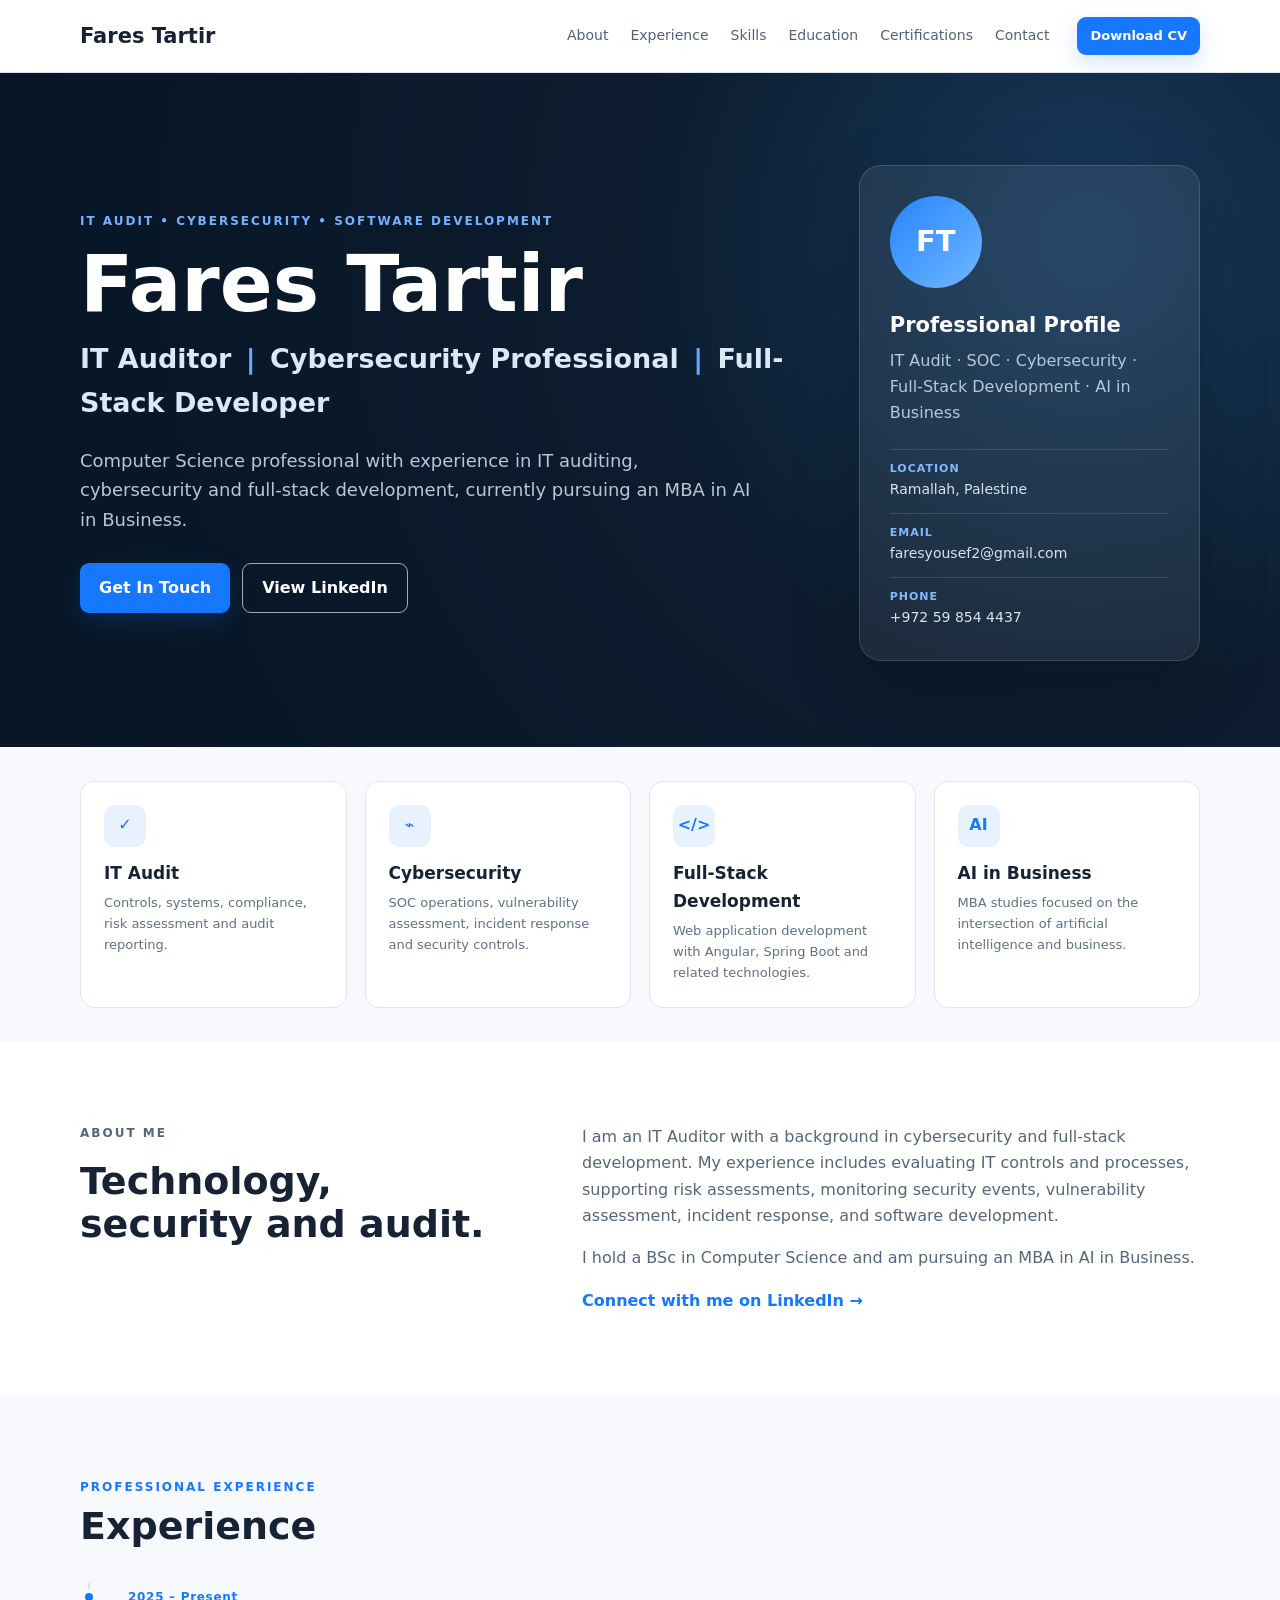
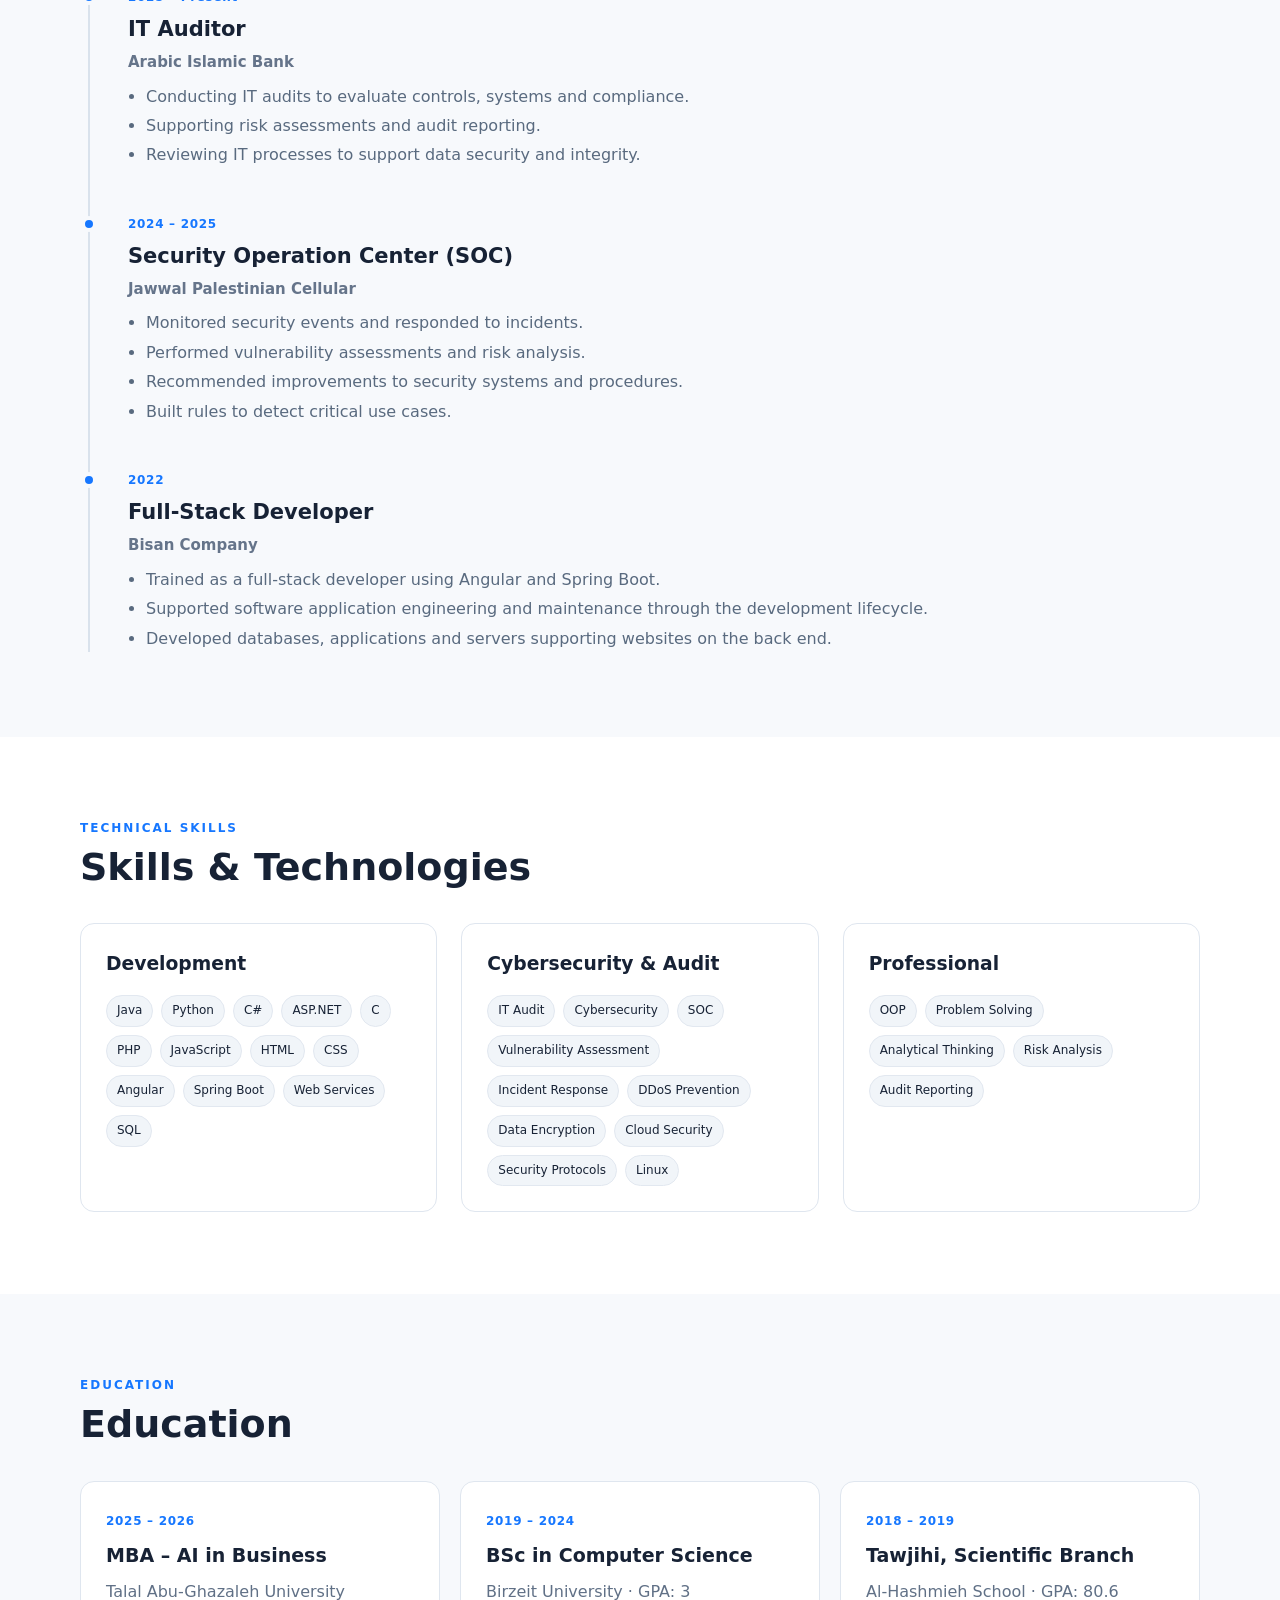
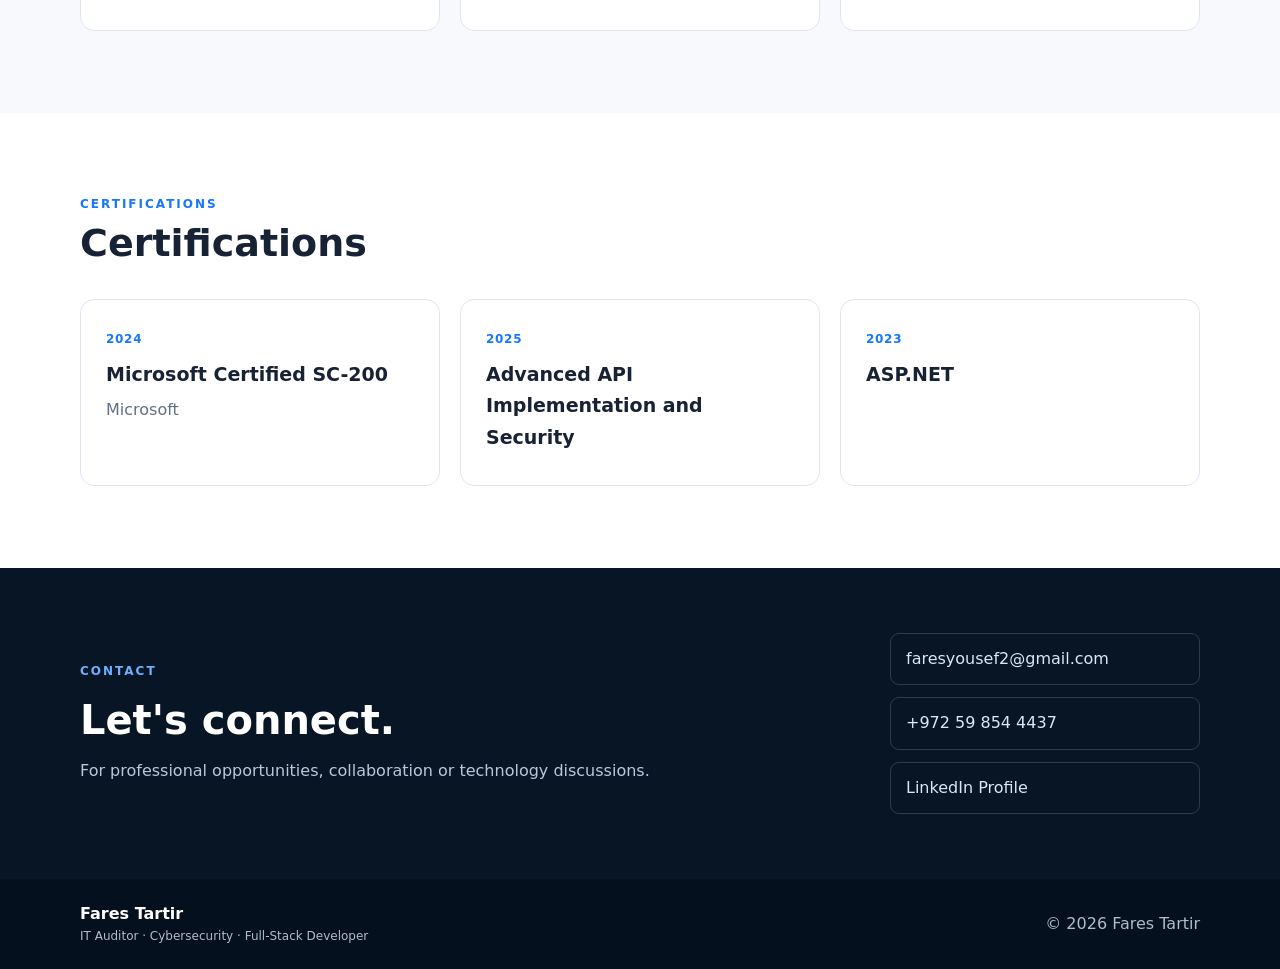
==== index.html @ fe1bf585 "Add files via upload" ====
<!DOCTYPE html>
<html lang="en">
<head>
  <meta charset="UTF-8">
  <meta name="viewport" content="width=device-width, initial-scale=1.0">

  <title>Fares Tartir | IT Auditor | Cybersecurity | Full-Stack Developer</title>
  <meta name="description" content="Fares Tartir — IT Auditor, Cybersecurity Professional, and Full-Stack Developer with a background in Computer Science and an MBA in AI in Business.">
  <meta name="keywords" content="Fares Tartir, Fares Yousef Tartir, IT Auditor, Cybersecurity, Full-Stack Developer, SOC, Computer Science, AI in Business">
  <meta name="author" content="Fares Tartir">
  <link rel="canonical" href="https://YOUR-DOMAIN.com/">

  <meta property="og:type" content="website">
  <meta property="og:title" content="Fares Tartir | IT Auditor | Cybersecurity | Full-Stack Developer">
  <meta property="og:description" content="IT Auditor, Cybersecurity Professional, and Full-Stack Developer.">
  <meta property="og:url" content="https://YOUR-DOMAIN.com/">
  <meta property="og:image" content="https://YOUR-DOMAIN.com/assets/og-image.png">

  <meta name="twitter:card" content="summary_large_image">
  <meta name="twitter:title" content="Fares Tartir | IT Auditor | Cybersecurity | Full-Stack Developer">
  <meta name="twitter:description" content="IT Auditor, Cybersecurity Professional, and Full-Stack Developer.">

  <script type="application/ld+json">
  {
    "@context": "https://schema.org",
    "@type": "Person",
    "name": "Fares Tartir",
    "alternateName": "Fares Yousef Tartir",
    "jobTitle": "IT Auditor",
    "description": "IT Auditor, Cybersecurity Professional, and Full-Stack Developer.",
    "url": "https://YOUR-DOMAIN.com/",
    "sameAs": [
      "https://www.linkedin.com/in/fares-tartir?utm_source=share_via&utm_content=profile&utm_medium=member_ios"
    ],
    "knowsAbout": [
      "IT Audit",
      "Cybersecurity",
      "Security Operations Center",
      "Full-Stack Development",
      "Web Development",
      "Vulnerability Assessment",
      "Incident Response",
      "Artificial Intelligence in Business"
    ]
  }
  </script>

  <link rel="stylesheet" href="style.css">
</head>

<body>
<header class="nav">
  <div class="container nav-inner">
    <a class="logo" href="#home">Fares Tartir</a>
    <nav>
      <a href="#about">About</a>
      <a href="#experience">Experience</a>
      <a href="#skills">Skills</a>
      <a href="#education">Education</a>
      <a href="#certifications">Certifications</a>
      <a href="#contact">Contact</a>
    </nav>
    <a class="btn small" href="assets/FaresTartir.pdf" download>Download CV</a>
  </div>
</header>

<main>
<section id="home" class="hero">
  <div class="container hero-grid">
    <div>
      <p class="eyebrow">IT AUDIT • CYBERSECURITY • SOFTWARE DEVELOPMENT</p>
      <h1>Fares Tartir</h1>
      <h2>IT Auditor <span>|</span> Cybersecurity Professional <span>|</span> Full-Stack Developer</h2>
      <p class="hero-text">
        Computer Science professional with experience in IT auditing, cybersecurity and full-stack development,
        currently pursuing an MBA in AI in Business.
      </p>
      <div class="actions">
        <a class="btn" href="#contact">Get In Touch</a>
        <a class="btn outline" target="_blank" rel="noopener" href="https://www.linkedin.com/in/fares-tartir?utm_source=share_via&utm_content=profile&utm_medium=member_ios">View LinkedIn</a>
      </div>
    </div>
    <div class="hero-card">
      <div class="avatar">FT</div>
      <h3>Professional Profile</h3>
      <p>IT Audit · SOC · Cybersecurity · Full-Stack Development · AI in Business</p>
      <div class="quick">
        <div><strong>Location</strong><span>Ramallah, Palestine</span></div>
        <div><strong>Email</strong><span>faresyousef2@gmail.com</span></div>
        <div><strong>Phone</strong><span>+972 59 854 4437</span></div>
      </div>
    </div>
  </div>
</section>

<section class="highlights">
  <div class="container cards">
    <article><div class="icon">✓</div><h3>IT Audit</h3><p>Controls, systems, compliance, risk assessment and audit reporting.</p></article>
    <article><div class="icon">⌁</div><h3>Cybersecurity</h3><p>SOC operations, vulnerability assessment, incident response and security controls.</p></article>
    <article><div class="icon">&lt;/&gt;</div><h3>Full-Stack Development</h3><p>Web application development with Angular, Spring Boot and related technologies.</p></article>
    <article><div class="icon">AI</div><h3>AI in Business</h3><p>MBA studies focused on the intersection of artificial intelligence and business.</p></article>
  </div>
</section>

<section id="about" class="section">
  <div class="container two-col">
    <div>
      <p class="section-label">ABOUT ME</p>
      <h2>Technology, security and audit.</h2>
    </div>
    <div>
      <p>
        I am an IT Auditor with a background in cybersecurity and full-stack development.
        My experience includes evaluating IT controls and processes, supporting risk assessments,
        monitoring security events, vulnerability assessment, incident response, and software development.
      </p>
      <p>
        I hold a BSc in Computer Science and am pursuing an MBA in AI in Business.
      </p>
      <a class="text-link" target="_blank" rel="noopener" href="https://www.linkedin.com/in/fares-tartir?utm_source=share_via&utm_content=profile&utm_medium=member_ios">Connect with me on LinkedIn →</a>
    </div>
  </div>
</section>

<section id="experience" class="section alt">
  <div class="container">
    <p class="section-label">PROFESSIONAL EXPERIENCE</p>
    <h2>Experience</h2>
    <div class="timeline">
      <article class="timeline-item">
        <span class="dot"></span>
        <div><span class="date">2025 – Present</span><h3>IT Auditor</h3><h4>Arabic Islamic Bank</h4>
          <ul><li>Conducting IT audits to evaluate controls, systems and compliance.</li><li>Supporting risk assessments and audit reporting.</li><li>Reviewing IT processes to support data security and integrity.</li></ul>
        </div>
      </article>
      <article class="timeline-item">
        <span class="dot"></span>
        <div><span class="date">2024 – 2025</span><h3>Security Operation Center (SOC)</h3><h4>Jawwal Palestinian Cellular</h4>
          <ul><li>Monitored security events and responded to incidents.</li><li>Performed vulnerability assessments and risk analysis.</li><li>Recommended improvements to security systems and procedures.</li><li>Built rules to detect critical use cases.</li></ul>
        </div>
      </article>
      <article class="timeline-item">
        <span class="dot"></span>
        <div><span class="date">2022</span><h3>Full-Stack Developer</h3><h4>Bisan Company</h4>
          <ul><li>Trained as a full-stack developer using Angular and Spring Boot.</li><li>Supported software application engineering and maintenance through the development lifecycle.</li><li>Developed databases, applications and servers supporting websites on the back end.</li></ul>
        </div>
      </article>
    </div>
  </div>
</section>

<section id="skills" class="section">
  <div class="container">
    <p class="section-label">TECHNICAL SKILLS</p>
    <h2>Skills & Technologies</h2>
    <div class="skill-groups">
      <div><h3>Development</h3><div class="tags"><span>Java</span><span>Python</span><span>C#</span><span>ASP.NET</span><span>C</span><span>PHP</span><span>JavaScript</span><span>HTML</span><span>CSS</span><span>Angular</span><span>Spring Boot</span><span>Web Services</span><span>SQL</span></div></div>
      <div><h3>Cybersecurity & Audit</h3><div class="tags"><span>IT Audit</span><span>Cybersecurity</span><span>SOC</span><span>Vulnerability Assessment</span><span>Incident Response</span><span>DDoS Prevention</span><span>Data Encryption</span><span>Cloud Security</span><span>Security Protocols</span><span>Linux</span></div></div>
      <div><h3>Professional</h3><div class="tags"><span>OOP</span><span>Problem Solving</span><span>Analytical Thinking</span><span>Risk Analysis</span><span>Audit Reporting</span></div></div>
    </div>
  </div>
</section>

<section id="education" class="section alt">
  <div class="container">
    <p class="section-label">EDUCATION</p>
    <h2>Education</h2>
    <div class="education-grid">
      <article><span class="date">2025 – 2026</span><h3>MBA – AI in Business</h3><p>Talal Abu-Ghazaleh University</p></article>
      <article><span class="date">2019 – 2024</span><h3>BSc in Computer Science</h3><p>Birzeit University · GPA: 3</p></article>
      <article><span class="date">2018 – 2019</span><h3>Tawjihi, Scientific Branch</h3><p>Al-Hashmieh School · GPA: 80.6</p></article>
    </div>
  </div>
</section>

<section id="certifications" class="section">
  <div class="container">
    <p class="section-label">CERTIFICATIONS</p>
    <h2>Certifications</h2>
    <div class="cert-grid">
      <article><span>2024</span><h3>Microsoft Certified SC-200</h3><p>Microsoft</p></article>
      <article><span>2025</span><h3>Advanced API Implementation and Security</h3></article>
      <article><span>2023</span><h3>ASP.NET</h3></article>
    </div>
  </div>
</section>

<section id="contact" class="contact">
  <div class="container contact-box">
    <div><p class="section-label">CONTACT</p><h2>Let's connect.</h2><p>For professional opportunities, collaboration or technology discussions.</p></div>
    <div class="contact-links">
      <a href="mailto:faresyousef2@gmail.com">faresyousef2@gmail.com</a>
      <a href="tel:+972598544437">+972 59 854 4437</a>
      <a target="_blank" rel="noopener" href="https://www.linkedin.com/in/fares-tartir?utm_source=share_via&utm_content=profile&utm_medium=member_ios">LinkedIn Profile</a>
    </div>
  </div>
</section>
</main>

<footer>
  <div class="container footer-inner">
    <div><strong>Fares Tartir</strong><small>IT Auditor · Cybersecurity · Full-Stack Developer</small></div>
    <span>© <span id="year"></span> Fares Tartir</span>
  </div>
</footer>

<script>document.getElementById("year").textContent = new Date().getFullYear();</script>
</body>
</html>
---- style.css ----
*{box-sizing:border-box;margin:0;padding:0}
:root{--navy:#071525;--navy2:#10243a;--blue:#1677ff;--text:#172235;--muted:#607086;--line:#dfe6ef;--bg:#f7f9fc;--white:#fff}
html{scroll-behavior:smooth}
body{font-family:Inter,ui-sans-serif,system-ui,-apple-system,BlinkMacSystemFont,"Segoe UI",Arial,sans-serif;color:var(--text);line-height:1.65;background:var(--white)}
a{text-decoration:none;color:inherit}
.container{width:min(1120px,92%);margin:auto}
.nav{position:sticky;top:0;z-index:20;background:rgba(255,255,255,.95);backdrop-filter:blur(12px);border-bottom:1px solid var(--line)}
.nav-inner{height:72px;display:flex;align-items:center;gap:28px}
.logo{font-size:21px;font-weight:800;margin-right:auto}
nav{display:flex;gap:22px;font-size:14px;color:#536177}
nav a:hover{color:var(--blue)}
.btn{display:inline-flex;align-items:center;justify-content:center;background:var(--blue);color:#fff;padding:11px 19px;border-radius:9px;font-weight:700;box-shadow:0 8px 22px rgba(22,119,255,.18)}
.btn.small{padding:8px 13px;font-size:13px}
.btn.outline{background:transparent;border:1px solid #9eabba;color:#fff;box-shadow:none}
.hero{background:radial-gradient(circle at 85% 25%,#173a5d 0,#0c1c2e 38%,#071525 100%);color:#fff;padding:92px 0 86px}
.hero-grid{display:grid;grid-template-columns:1.35fr .65fr;gap:70px;align-items:center}
.eyebrow,.section-label{font-size:12px;letter-spacing:2px;font-weight:800;color:var(--blue)}
.hero .eyebrow{color:#75b1ff}
h1{font-size:clamp(48px,7vw,78px);line-height:1.03;margin:12px 0}
.hero h2{font-size:clamp(18px,2.4vw,27px);font-weight:600;color:#dbe8f5}
.hero h2 span{color:#68aaff;margin:0 5px}
.hero-text{max-width:680px;color:#b8c7d8;font-size:18px;margin:20px 0 28px}
.actions{display:flex;gap:12px;flex-wrap:wrap}
.hero-card{background:rgba(255,255,255,.07);border:1px solid rgba(255,255,255,.14);border-radius:22px;padding:30px;box-shadow:0 25px 70px rgba(0,0,0,.2)}
.avatar{width:92px;height:92px;border-radius:50%;display:grid;place-items:center;background:linear-gradient(135deg,#2585ff,#70b7ff);font-size:29px;font-weight:900;margin-bottom:20px}
.hero-card h3{font-size:21px}.hero-card>p{color:#b9c8d9;margin:5px 0 22px}.quick{display:grid;gap:12px}.quick div{border-top:1px solid rgba(255,255,255,.12);padding-top:10px}.quick strong,.quick span{display:block}.quick strong{font-size:11px;text-transform:uppercase;letter-spacing:1px;color:#82baff}.quick span{font-size:14px;color:#d9e3ed}
.highlights{background:var(--bg);padding:34px 0}.cards{display:grid;grid-template-columns:repeat(4,1fr);gap:18px}.cards article{background:#fff;border:1px solid var(--line);border-radius:14px;padding:23px}.icon{width:42px;height:42px;border-radius:11px;background:#e8f2ff;color:var(--blue);display:grid;place-items:center;font-weight:900;margin-bottom:12px}.cards h3{font-size:17px;margin-bottom:5px}.cards p{font-size:13px;color:var(--muted)}
.section{padding:82px 0}.section.alt{background:var(--bg)}.section h2{font-size:38px;line-height:1.15;margin:7px 0 34px}.two-col{display:grid;grid-template-columns:.8fr 1.2fr;gap:90px}.two-col p{color:#56667a;margin-bottom:16px}.text-link{color:var(--blue);font-weight:800}
.timeline{max-width:850px;border-left:2px solid #d9e2ec;margin-left:8px}.timeline-item{position:relative;padding:0 0 38px 38px}.timeline-item:last-child{padding-bottom:0}.dot{position:absolute;left:-9px;top:6px;width:16px;height:16px;background:var(--blue);border:4px solid var(--bg);border-radius:50%}.date,.cert-grid span{font-size:12px;font-weight:800;color:var(--blue);letter-spacing:.7px}.timeline h3{font-size:21px;margin:3px 0}.timeline h4{font-size:15px;color:#65748a;margin-bottom:9px}.timeline ul{padding-left:18px;color:#596a7f}.timeline li{margin:3px 0}
.skill-groups{display:grid;grid-template-columns:repeat(3,1fr);gap:24px}.skill-groups>div{border:1px solid var(--line);border-radius:14px;padding:25px}.skill-groups h3{margin-bottom:15px}.tags{display:flex;flex-wrap:wrap;gap:8px}.tags span{background:#f1f5f9;border:1px solid #e2e8f0;border-radius:999px;padding:5px 10px;font-size:12px}
.education-grid,.cert-grid{display:grid;grid-template-columns:repeat(3,1fr);gap:20px}.education-grid article,.cert-grid article{background:#fff;border:1px solid var(--line);border-radius:14px;padding:25px}.education-grid h3,.cert-grid h3{margin:7px 0;font-size:19px}.education-grid p,.cert-grid p{color:var(--muted)}
.contact{background:var(--navy);color:#fff;padding:65px 0}.contact-box{display:flex;justify-content:space-between;gap:50px;align-items:center}.contact h2{font-size:40px;margin:5px 0}.contact p{color:#b9c8d8}.contact .section-label{color:#70afff}.contact-links{display:grid;gap:12px;min-width:310px}.contact-links a{padding:12px 15px;border:1px solid rgba(255,255,255,.16);border-radius:9px;color:#dbe7f2}.contact-links a:hover{border-color:#65a9ff;color:#fff}
footer{background:#04101d;color:#aebdca;padding:22px 0}.footer-inner{display:flex;justify-content:space-between;align-items:center}.footer-inner strong,.footer-inner small{display:block}.footer-inner strong{color:#fff}.footer-inner small{font-size:12px}
@media(max-width:900px){nav{display:none}.hero-grid,.two-col{grid-template-columns:1fr;gap:35px}.cards{grid-template-columns:repeat(2,1fr)}.skill-groups,.education-grid,.cert-grid{grid-template-columns:1fr 1fr}.contact-box{display:grid}.hero{padding:65px 0}}
@media(max-width:600px){.nav-inner{height:62px}.nav .btn{display:none}.cards,.skill-groups,.education-grid,.cert-grid{grid-template-columns:1fr}.section{padding:60px 0}.section h2,.contact h2{font-size:31px}.hero h1{font-size:52px}.hero-text{font-size:16px}.contact-links{min-width:0}.footer-inner{display:grid;gap:10px}}
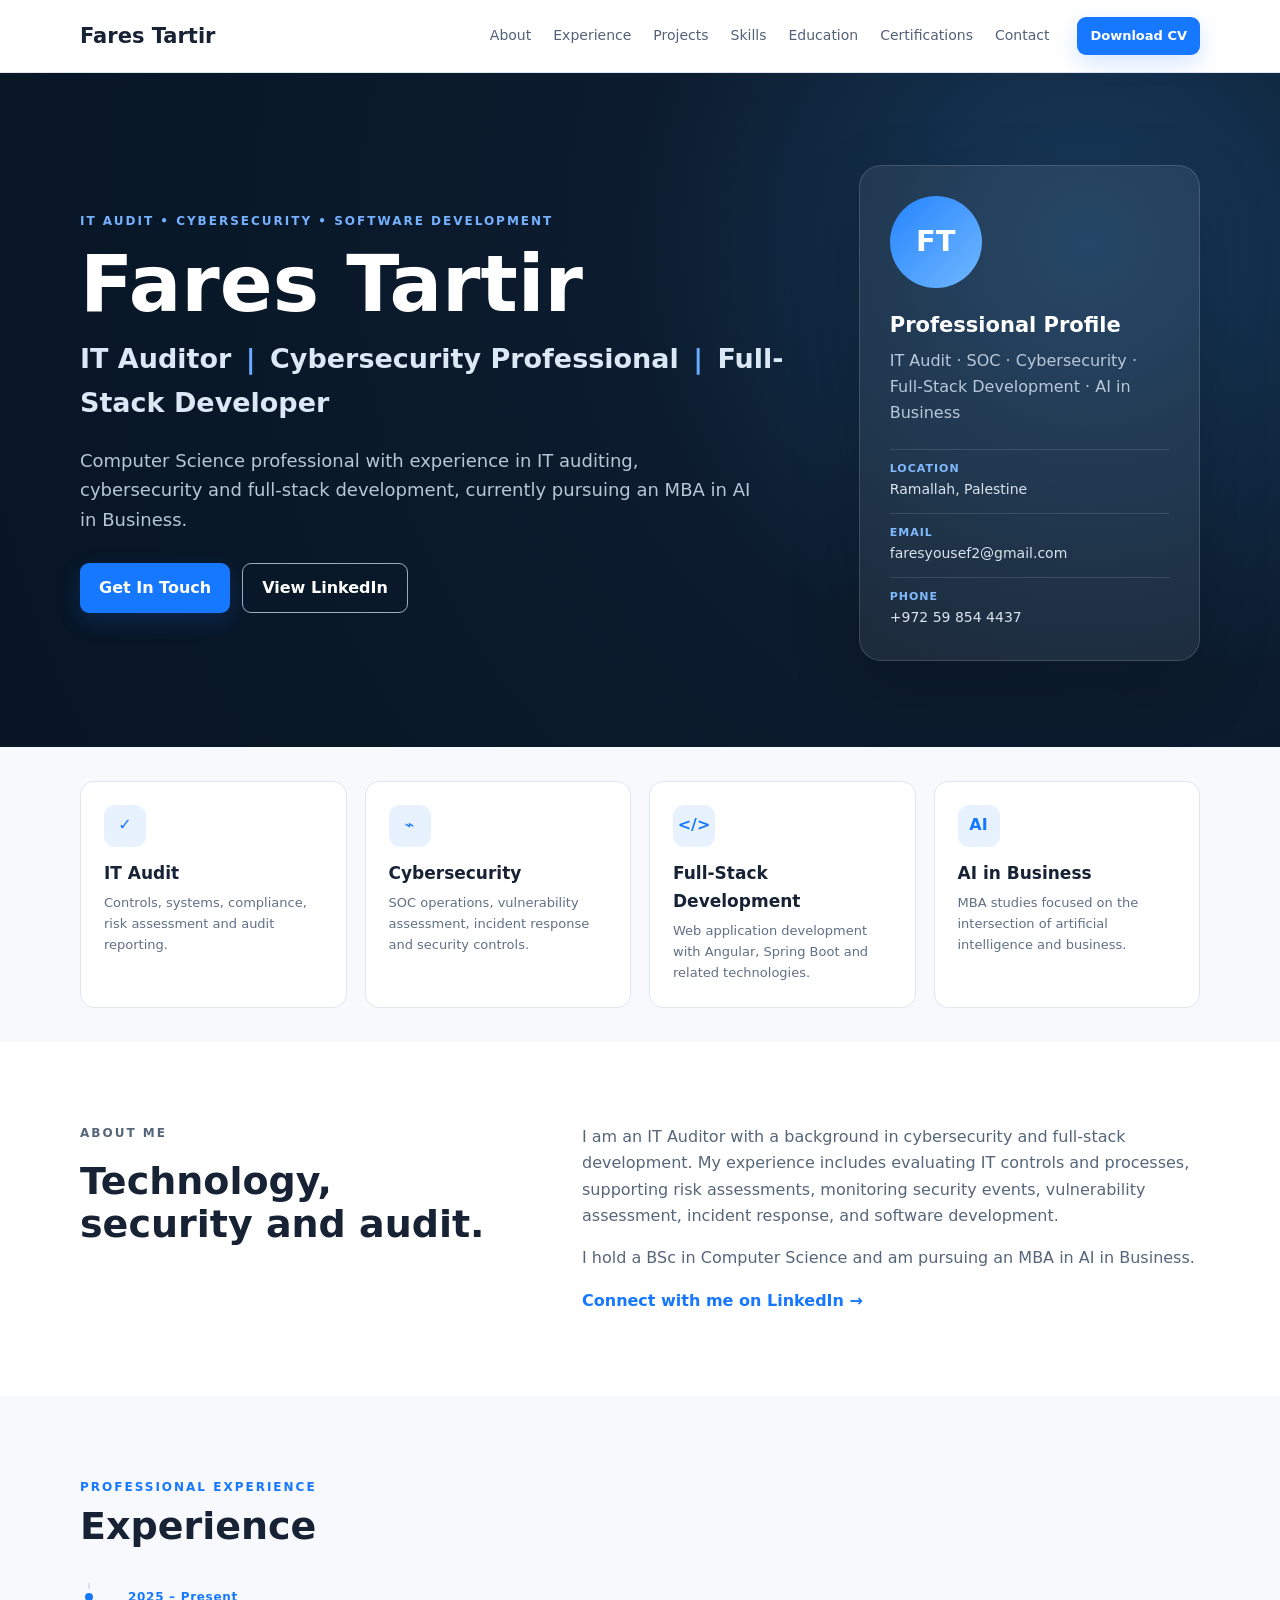
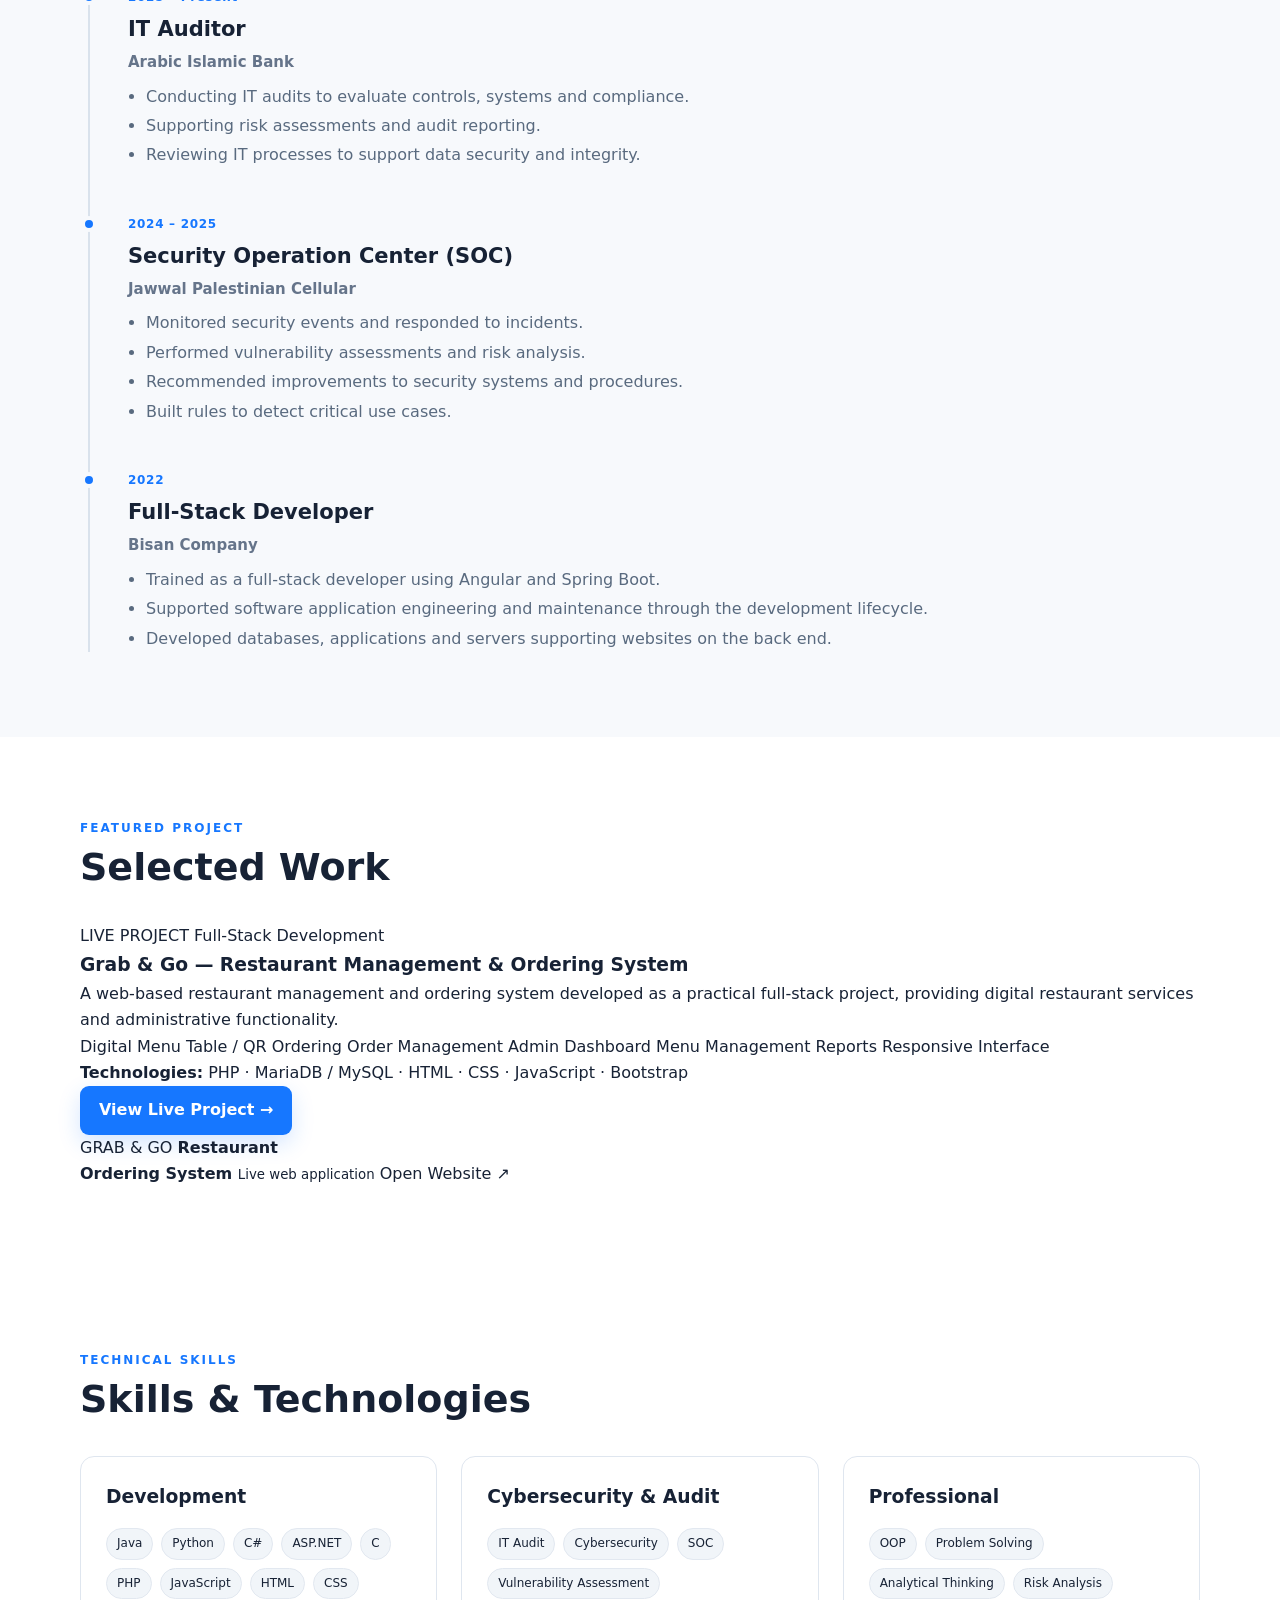
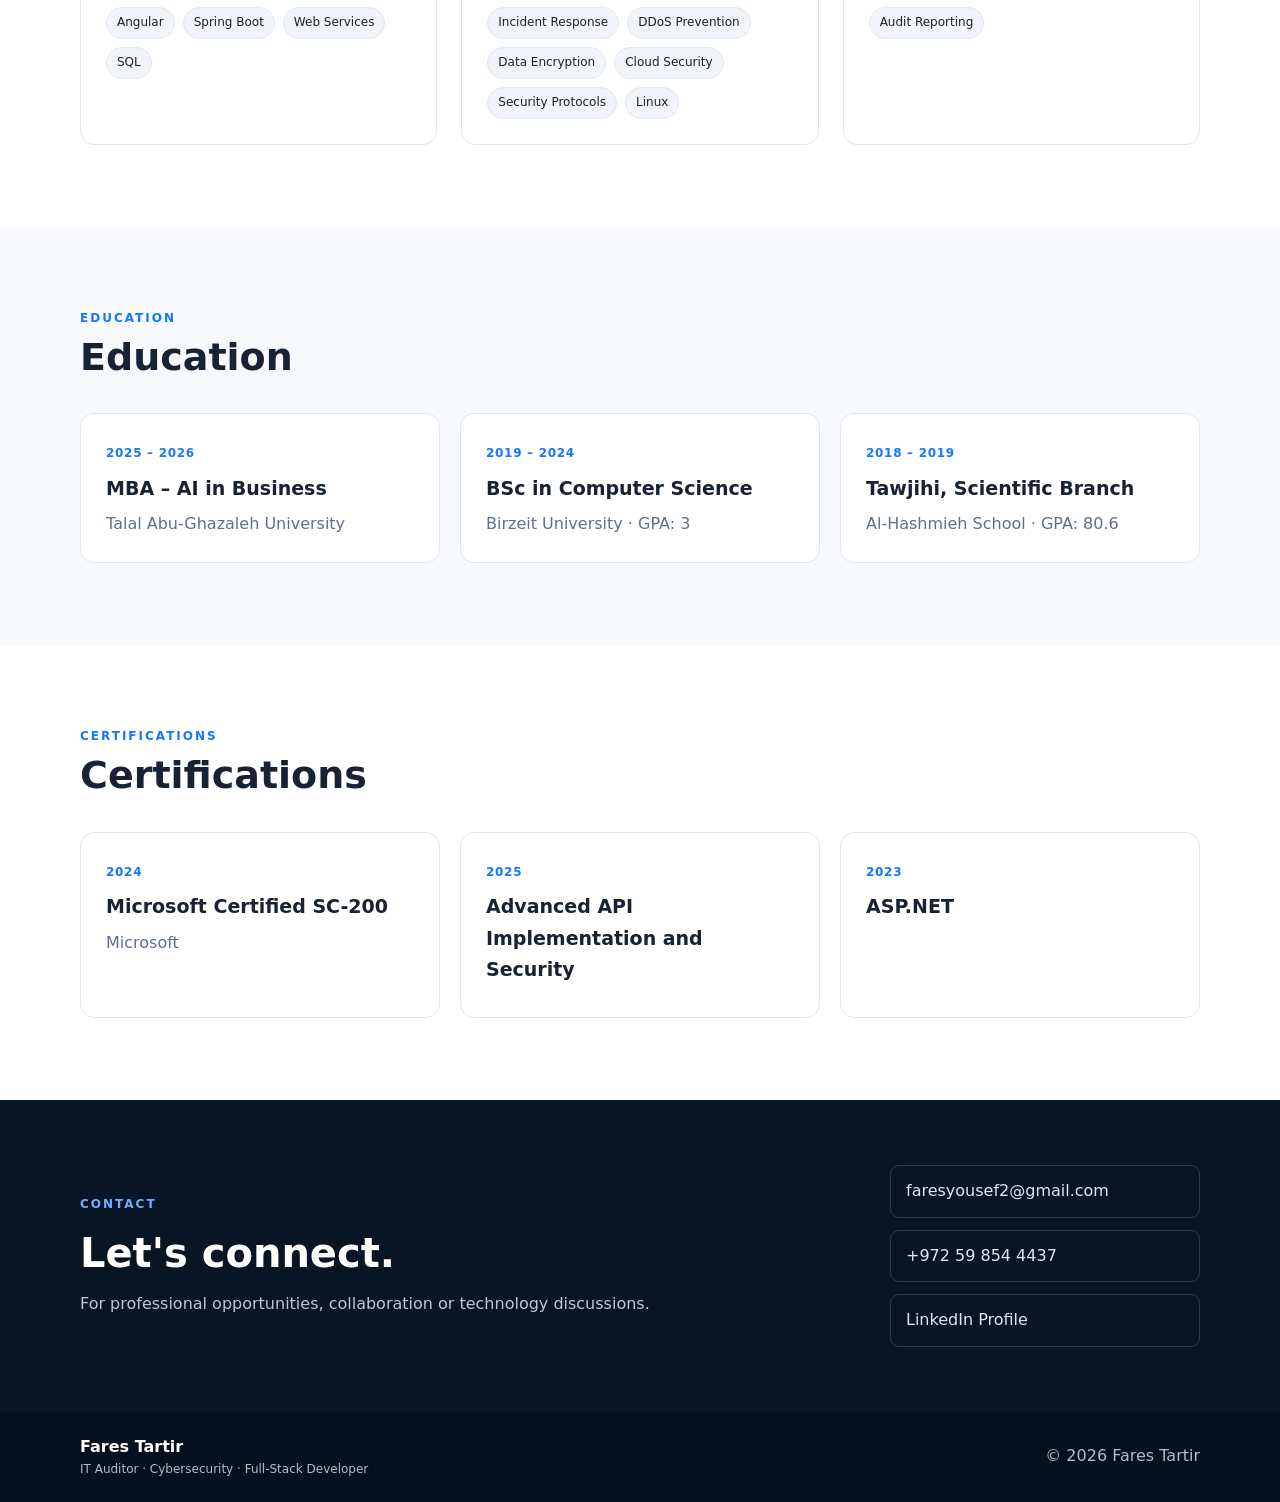
==== commit 4545ba45: "Update index.html" ====
--- a/index.html
+++ b/index.html
@@ -55,6 +55,7 @@
     <nav>
       <a href="#about">About</a>
       <a href="#experience">Experience</a>
+      <a href="#projects">Projects</a>
       <a href="#skills">Skills</a>
       <a href="#education">Education</a>
       <a href="#certifications">Certifications</a>
@@ -148,7 +149,83 @@
     </div>
   </div>
 </section>
-
+<section id="projects" class="section">
+  <div class="container">
+    <p class="section-label">FEATURED PROJECT</p>
+    <h2>Selected Work</h2>
+
+    <div class="project-card">
+      <div class="project-content">
+
+        <div class="project-top">
+          <span class="project-badge">LIVE PROJECT</span>
+          <span class="project-year">Full-Stack Development</span>
+        </div>
+
+        <h3>Grab &amp; Go — Restaurant Management &amp; Ordering System</h3>
+
+        <p>
+          A web-based restaurant management and ordering system developed
+          as a practical full-stack project, providing digital restaurant
+          services and administrative functionality.
+        </p>
+
+        <div class="project-features">
+          <span>Digital Menu</span>
+          <span>Table / QR Ordering</span>
+          <span>Order Management</span>
+          <span>Admin Dashboard</span>
+          <span>Menu Management</span>
+          <span>Reports</span>
+          <span>Responsive Interface</span>
+        </div>
+
+        <div class="project-tech">
+          <strong>Technologies:</strong>
+          PHP · MariaDB / MySQL · HTML · CSS · JavaScript · Bootstrap
+        </div>
+
+        <a
+          class="btn project-btn"
+          href="https://grabandgo.rf.gd/"
+          target="_blank"
+          rel="noopener noreferrer"
+        >
+          View Live Project →
+        </a>
+
+      </div>
+
+      <div class="project-preview">
+        <div class="browser-bar">
+          <i></i>
+          <i></i>
+          <i></i>
+        </div>
+
+        <div class="preview-body">
+          <span class="preview-kicker">GRAB &amp; GO</span>
+
+          <strong>
+            Restaurant<br>
+            Ordering System
+          </strong>
+
+          <small>Live web application</small>
+
+          <a
+            href="https://grabandgo.rf.gd/"
+            target="_blank"
+            rel="noopener noreferrer"
+          >
+            Open Website ↗
+          </a>
+        </div>
+      </div>
+
+    </div>
+  </div>
+</section>
 <section id="skills" class="section">
   <div class="container">
     <p class="section-label">TECHNICAL SKILLS</p>
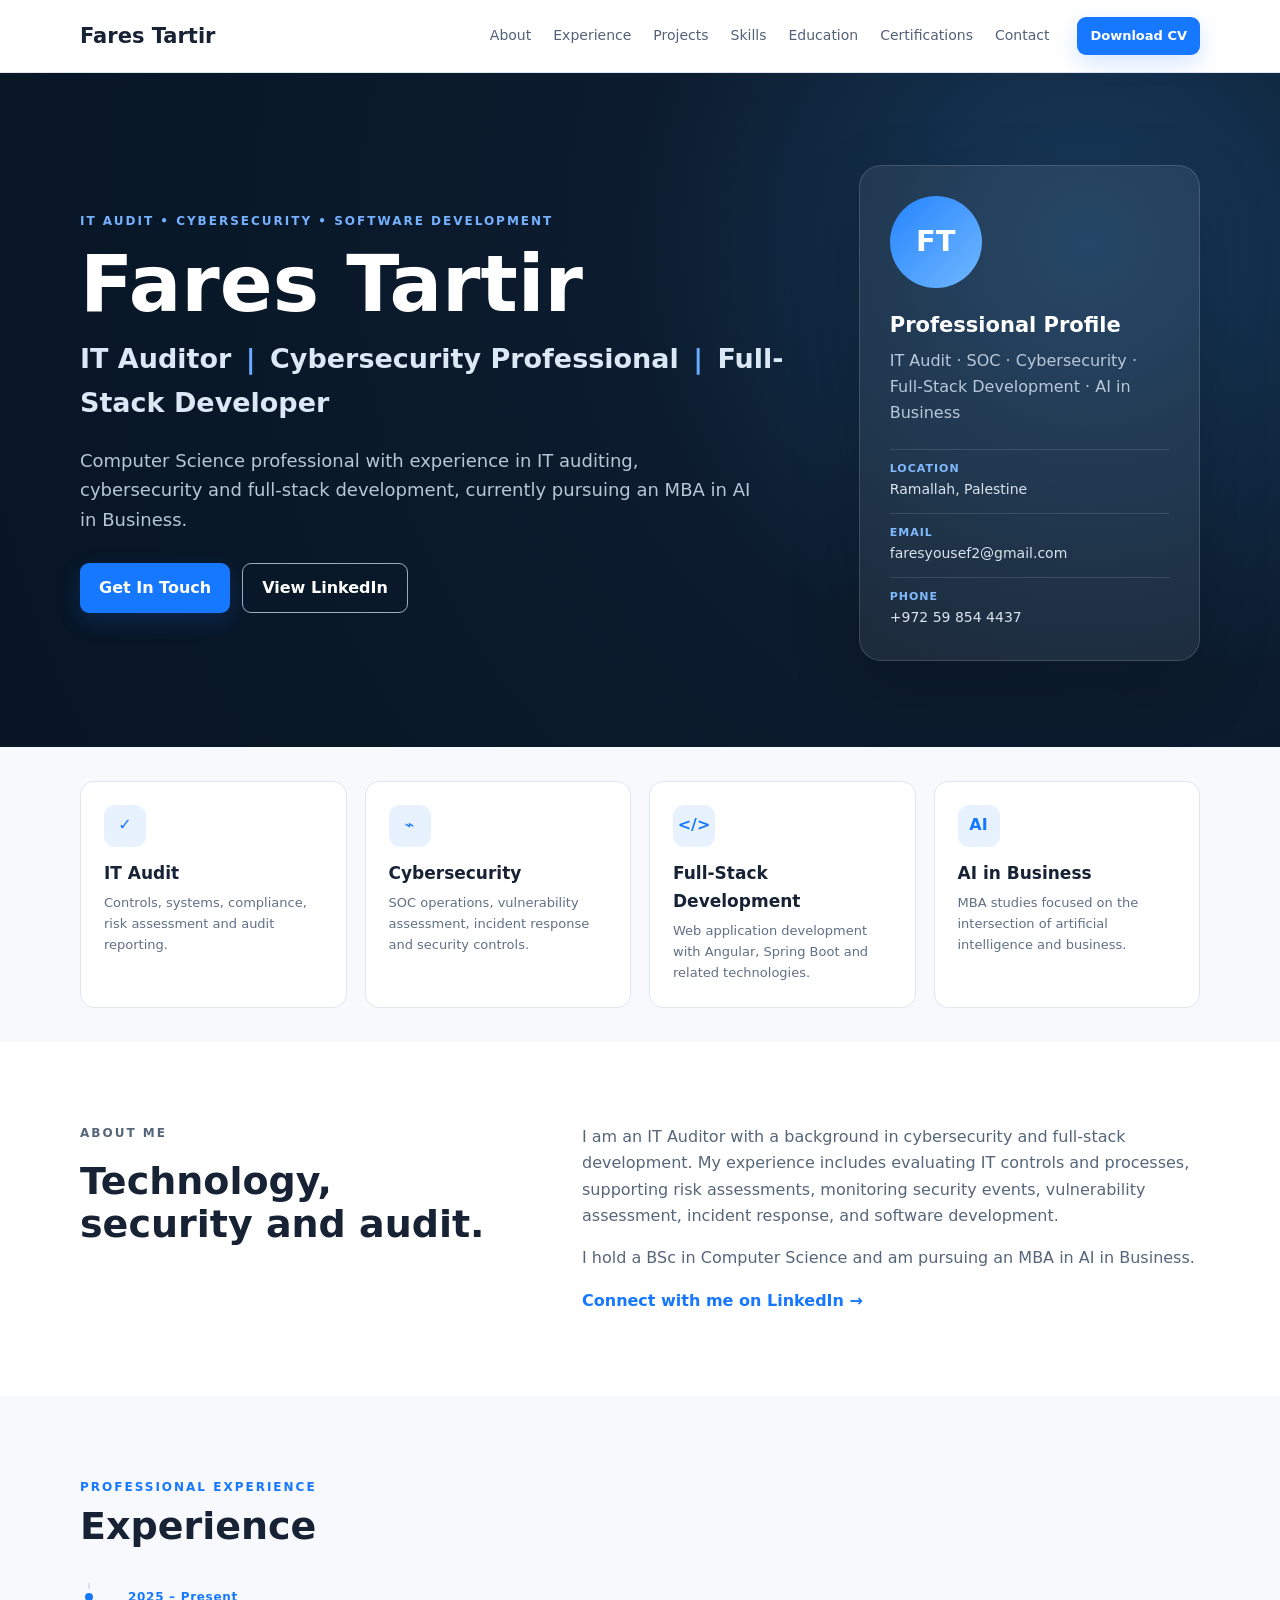
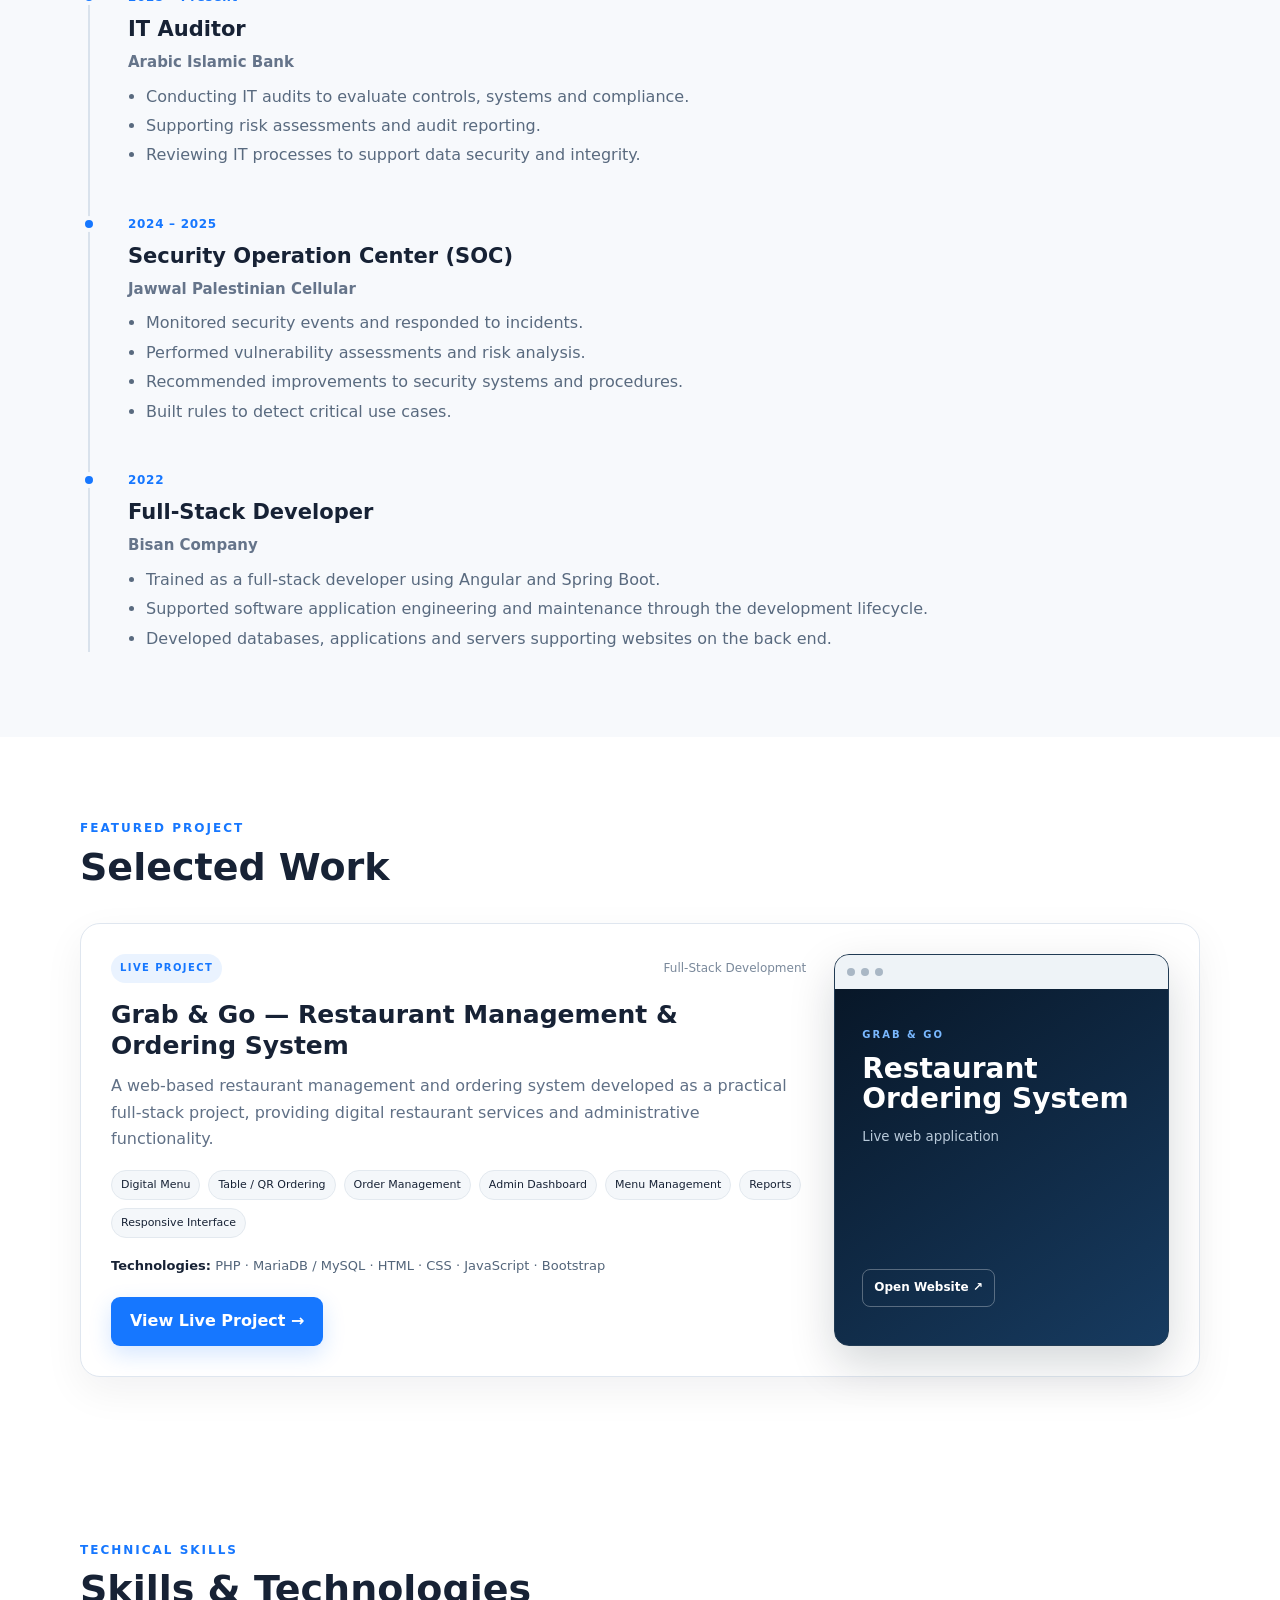
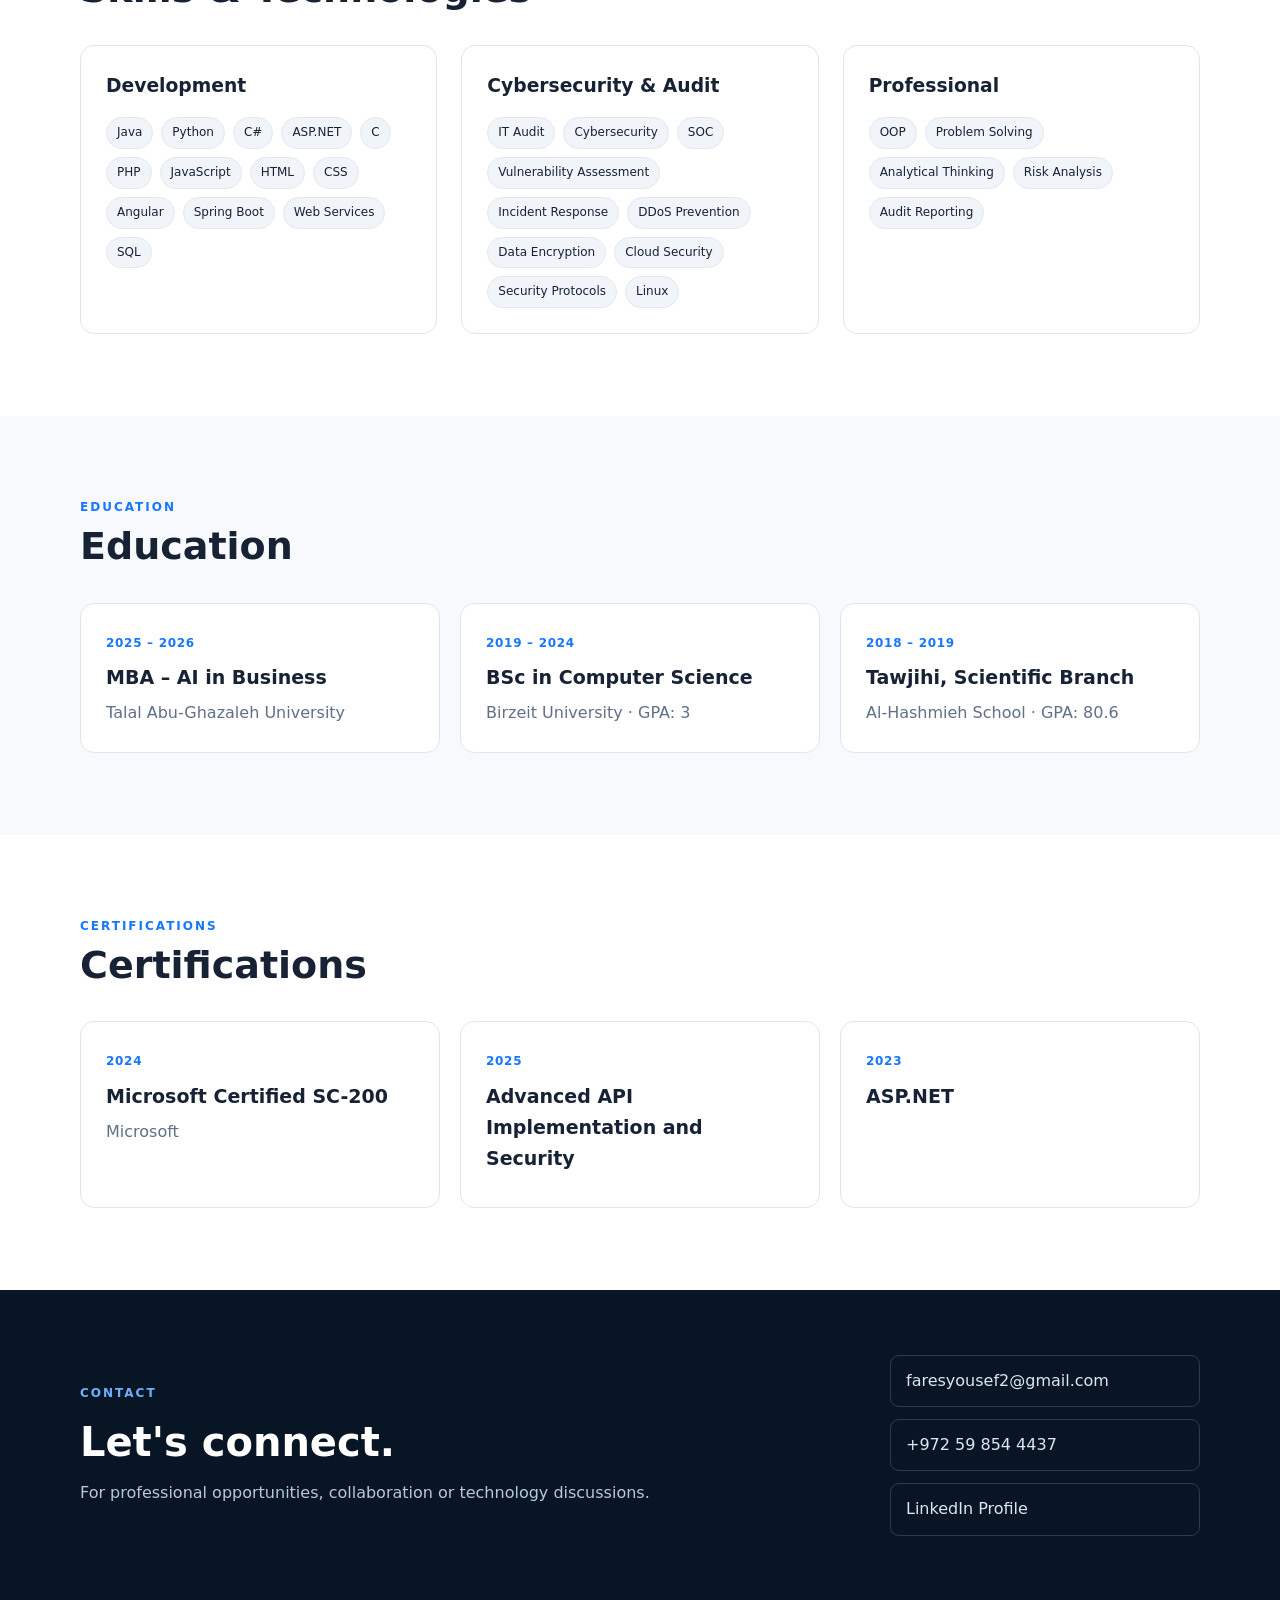
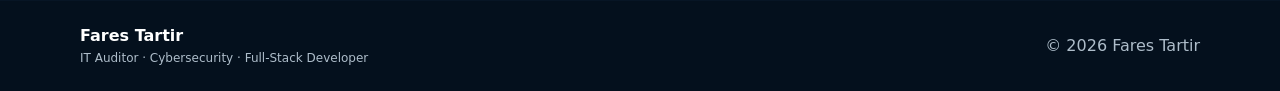
==== commit 34b0c81a: "Update index.html" ====
--- a/index.html
+++ b/index.html
@@ -32,16 +32,20 @@
     "sameAs": [
       "https://www.linkedin.com/in/fares-tartir?utm_source=share_via&utm_content=profile&utm_medium=member_ios"
     ],
-    "knowsAbout": [
-      "IT Audit",
-      "Cybersecurity",
-      "Security Operations Center",
-      "Full-Stack Development",
-      "Web Development",
-      "Vulnerability Assessment",
-      "Incident Response",
-      "Artificial Intelligence in Business"
-    ]
+   "knowsAbout": [
+  "IT Audit",
+  "Cybersecurity",
+  "Security Operations Center",
+  "Full-Stack Development",
+  "Web Development",
+  "Restaurant Management Systems",
+  "PHP",
+  "MariaDB",
+  "JavaScript",
+  "Angular",
+  "Spring Boot",
+  "Artificial Intelligence in Business"
+]
   }
   </script>
 
--- a/style.css
+++ b/style.css
@@ -33,3 +33,154 @@
 footer{background:#04101d;color:#aebdca;padding:22px 0}.footer-inner{display:flex;justify-content:space-between;align-items:center}.footer-inner strong,.footer-inner small{display:block}.footer-inner strong{color:#fff}.footer-inner small{font-size:12px}
 @media(max-width:900px){nav{display:none}.hero-grid,.two-col{grid-template-columns:1fr;gap:35px}.cards{grid-template-columns:repeat(2,1fr)}.skill-groups,.education-grid,.cert-grid{grid-template-columns:1fr 1fr}.contact-box{display:grid}.hero{padding:65px 0}}
 @media(max-width:600px){.nav-inner{height:62px}.nav .btn{display:none}.cards,.skill-groups,.education-grid,.cert-grid{grid-template-columns:1fr}.section{padding:60px 0}.section h2,.contact h2{font-size:31px}.hero h1{font-size:52px}.hero-text{font-size:16px}.contact-links{min-width:0}.footer-inner{display:grid;gap:10px}}
+/* Featured Project */
+
+.project-card {
+  display: grid;
+  grid-template-columns: 1.35fr .65fr;
+  gap: 28px;
+  background: #fff;
+  border: 1px solid var(--line);
+  border-radius: 20px;
+  padding: 30px;
+  box-shadow: 0 14px 40px rgba(7,21,37,.06);
+}
+
+.project-content {
+  display: flex;
+  flex-direction: column;
+  align-items: flex-start;
+}
+
+.project-top {
+  width: 100%;
+  display: flex;
+  justify-content: space-between;
+  gap: 15px;
+  align-items: center;
+  margin-bottom: 12px;
+}
+
+.project-badge {
+  font-size: 10px;
+  font-weight: 900;
+  letter-spacing: 1.4px;
+  color: var(--blue);
+  background: #eaf3ff;
+  border-radius: 999px;
+  padding: 6px 9px;
+}
+
+.project-year {
+  font-size: 12px;
+  color: #7a899b;
+}
+
+.project-card h3 {
+  font-size: 25px;
+  line-height: 1.25;
+  margin: 4px 0 12px;
+}
+
+.project-card p {
+  color: var(--muted);
+  max-width: 690px;
+}
+
+.project-features {
+  display: flex;
+  flex-wrap: wrap;
+  gap: 8px;
+  margin: 17px 0;
+}
+
+.project-features span {
+  font-size: 11px;
+  background: #f4f7fa;
+  border: 1px solid #e3e9ef;
+  border-radius: 999px;
+  padding: 5px 9px;
+}
+
+.project-tech {
+  font-size: 13px;
+  color: #53657a;
+  margin-bottom: 21px;
+}
+
+.project-tech strong {
+  color: var(--text);
+}
+
+.project-preview {
+  min-height: 285px;
+  border-radius: 15px;
+  overflow: hidden;
+  background: linear-gradient(145deg,#071525,#173b60);
+  border: 1px solid #213b54;
+  box-shadow: 0 18px 45px rgba(7,21,37,.17);
+}
+
+.browser-bar {
+  height: 34px;
+  background: #eef3f7;
+  display: flex;
+  align-items: center;
+  gap: 6px;
+  padding: 0 12px;
+}
+
+.browser-bar i {
+  display: block;
+  width: 8px;
+  height: 8px;
+  border-radius: 50%;
+  background: #a9b7c5;
+}
+
+.preview-body {
+  height: calc(100% - 34px);
+  padding: 38px 27px;
+  display: flex;
+  flex-direction: column;
+  align-items: flex-start;
+  color: #fff;
+}
+
+.preview-kicker {
+  font-size: 10px;
+  letter-spacing: 2px;
+  color: #79b8ff;
+  font-weight: 800;
+  margin-bottom: 10px;
+}
+
+.preview-body strong {
+  font-size: 28px;
+  line-height: 1.08;
+}
+
+.preview-body small {
+  color: #b8c9d9;
+  margin-top: 12px;
+}
+
+.preview-body a {
+  margin-top: auto;
+  color: #fff;
+  font-size: 12px;
+  font-weight: 800;
+  border: 1px solid rgba(255,255,255,.3);
+  padding: 8px 11px;
+  border-radius: 8px;
+}
+
+@media (max-width: 900px) {
+  .project-card {
+    grid-template-columns: 1fr;
+  }
+
+  .project-preview {
+    min-height: 250px;
+  }
+}
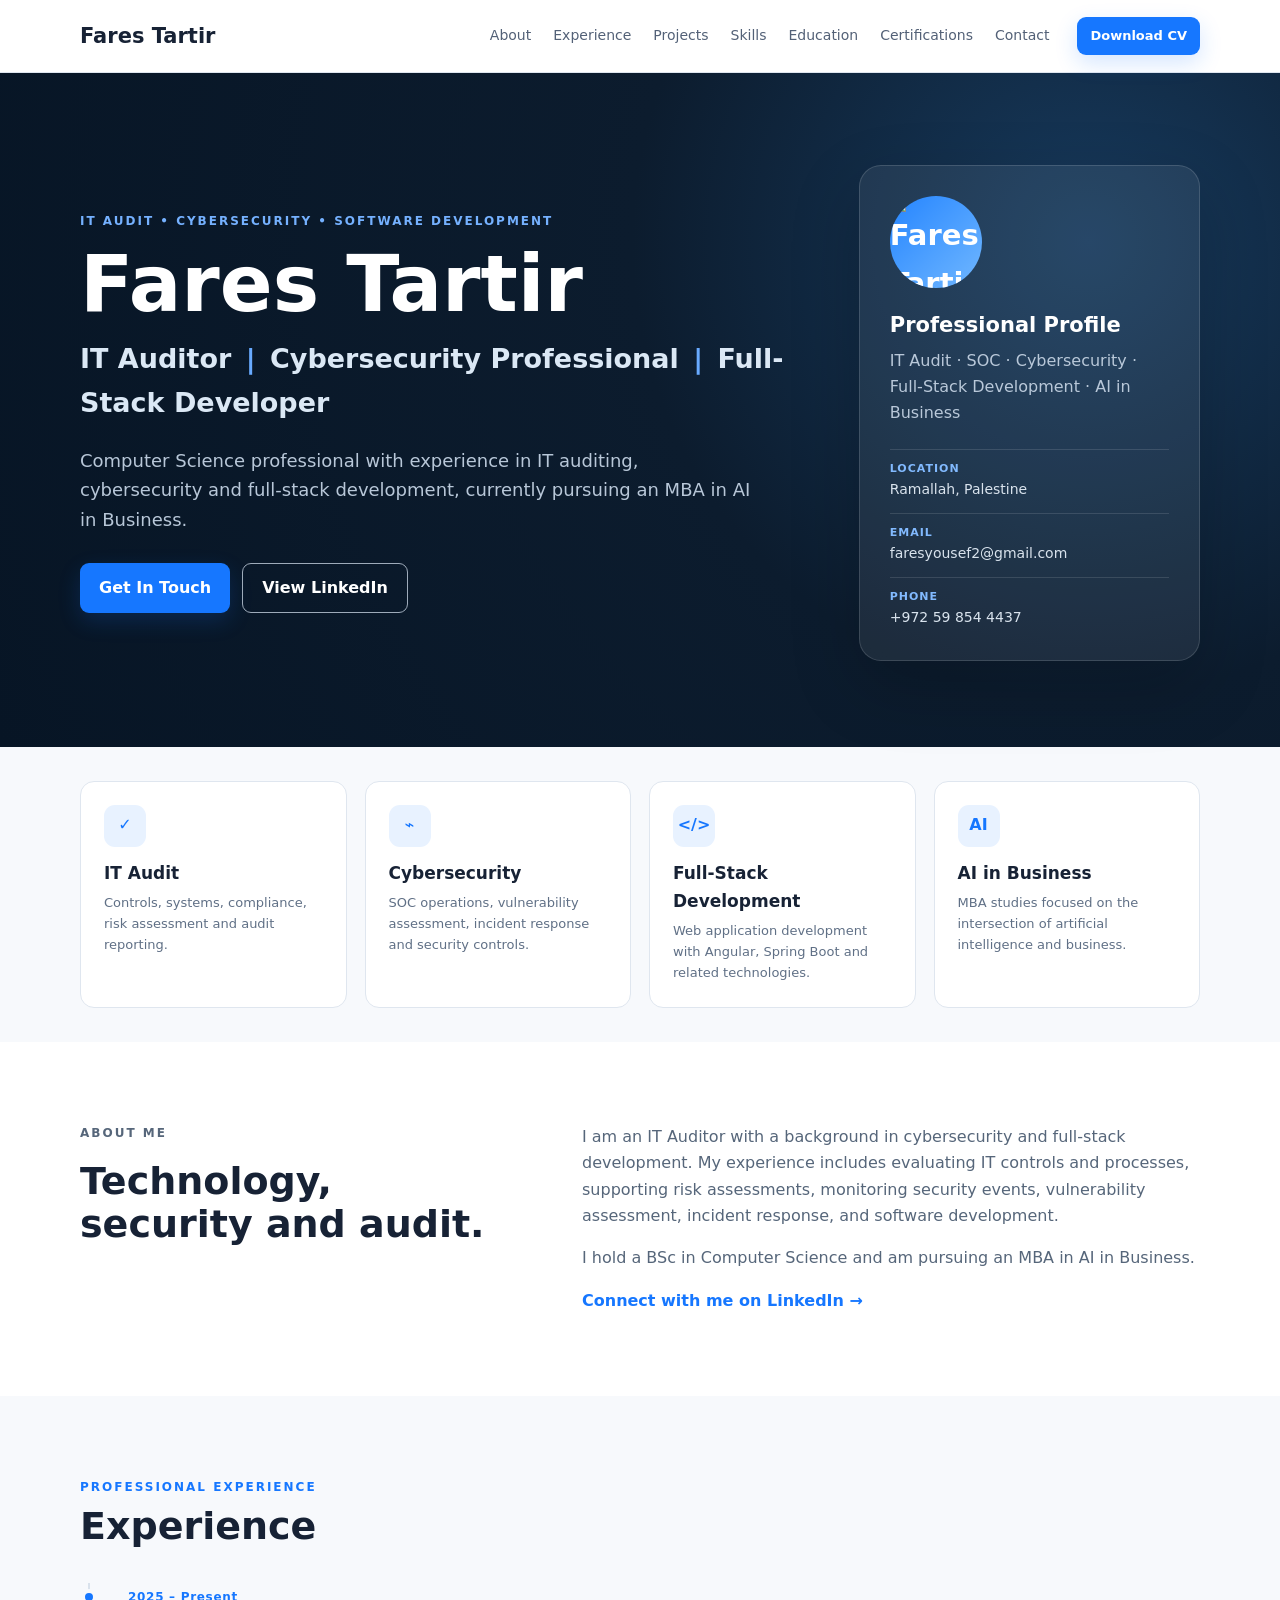
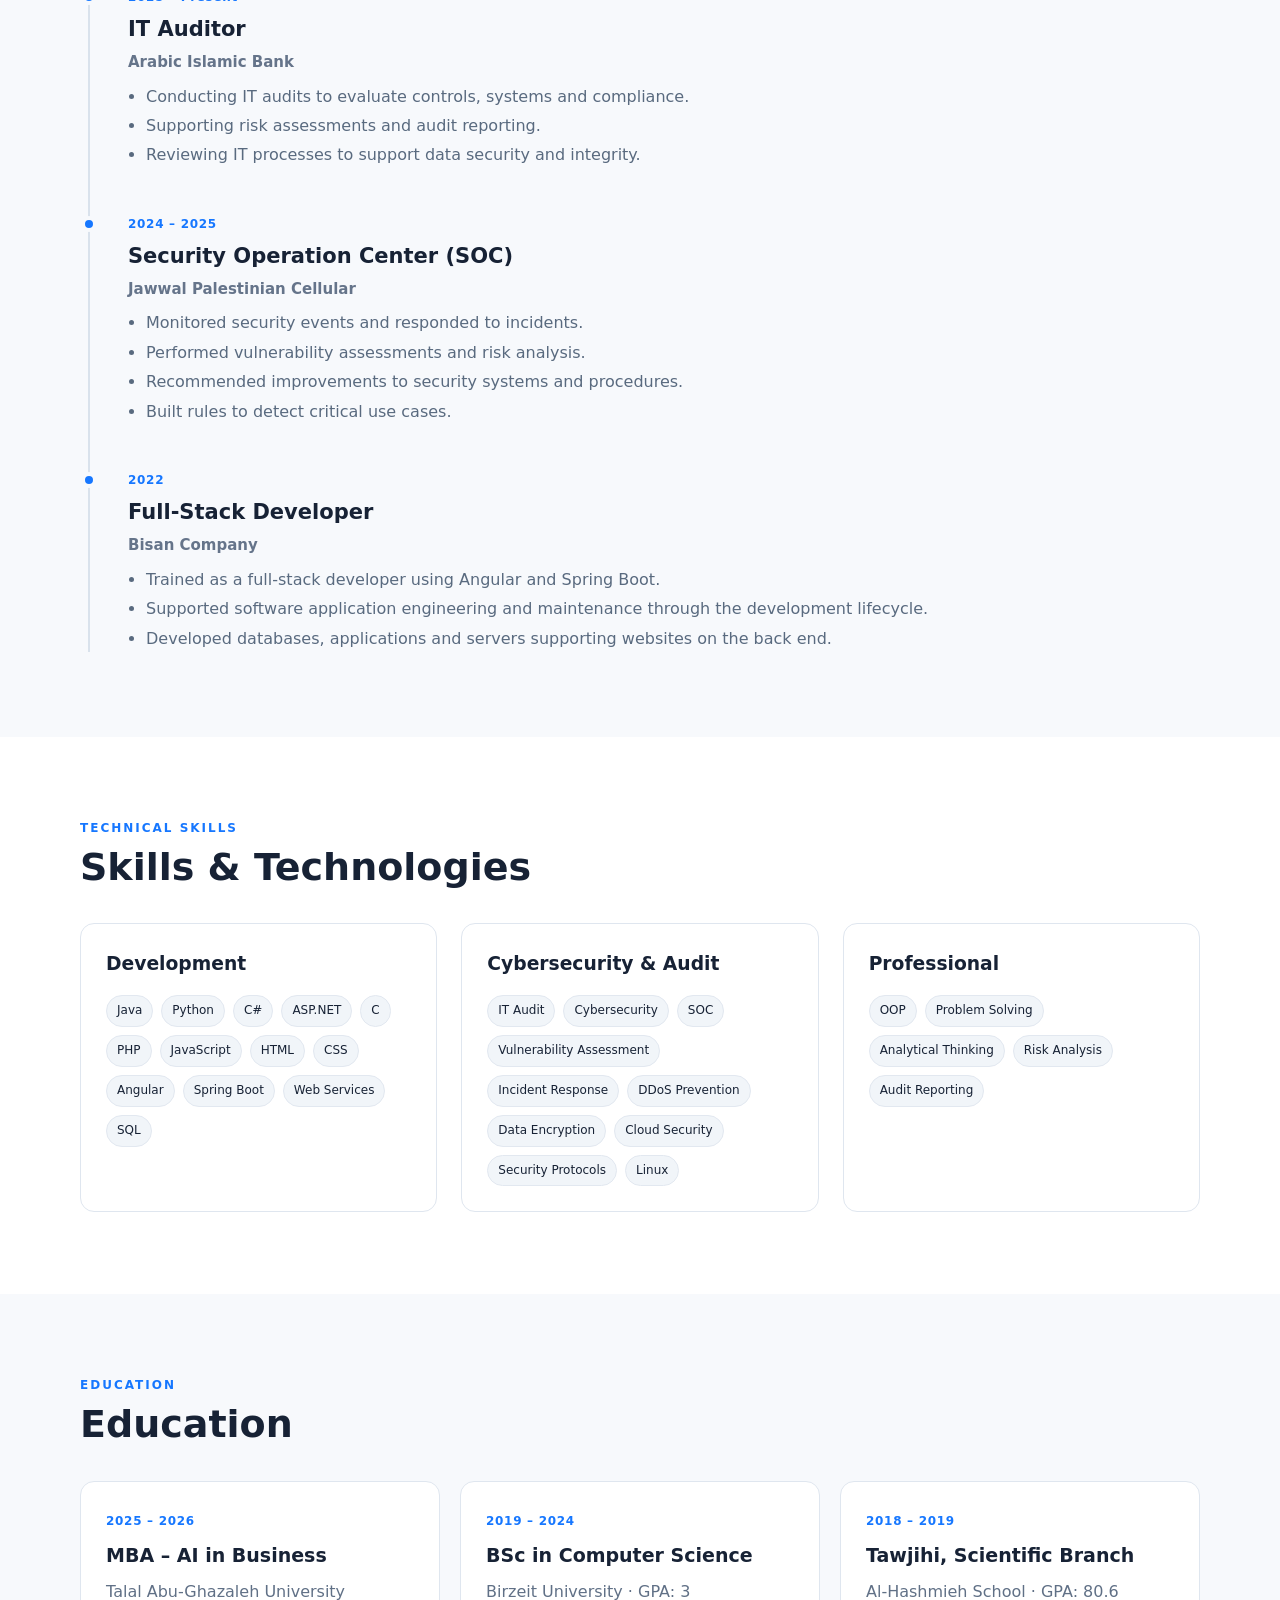
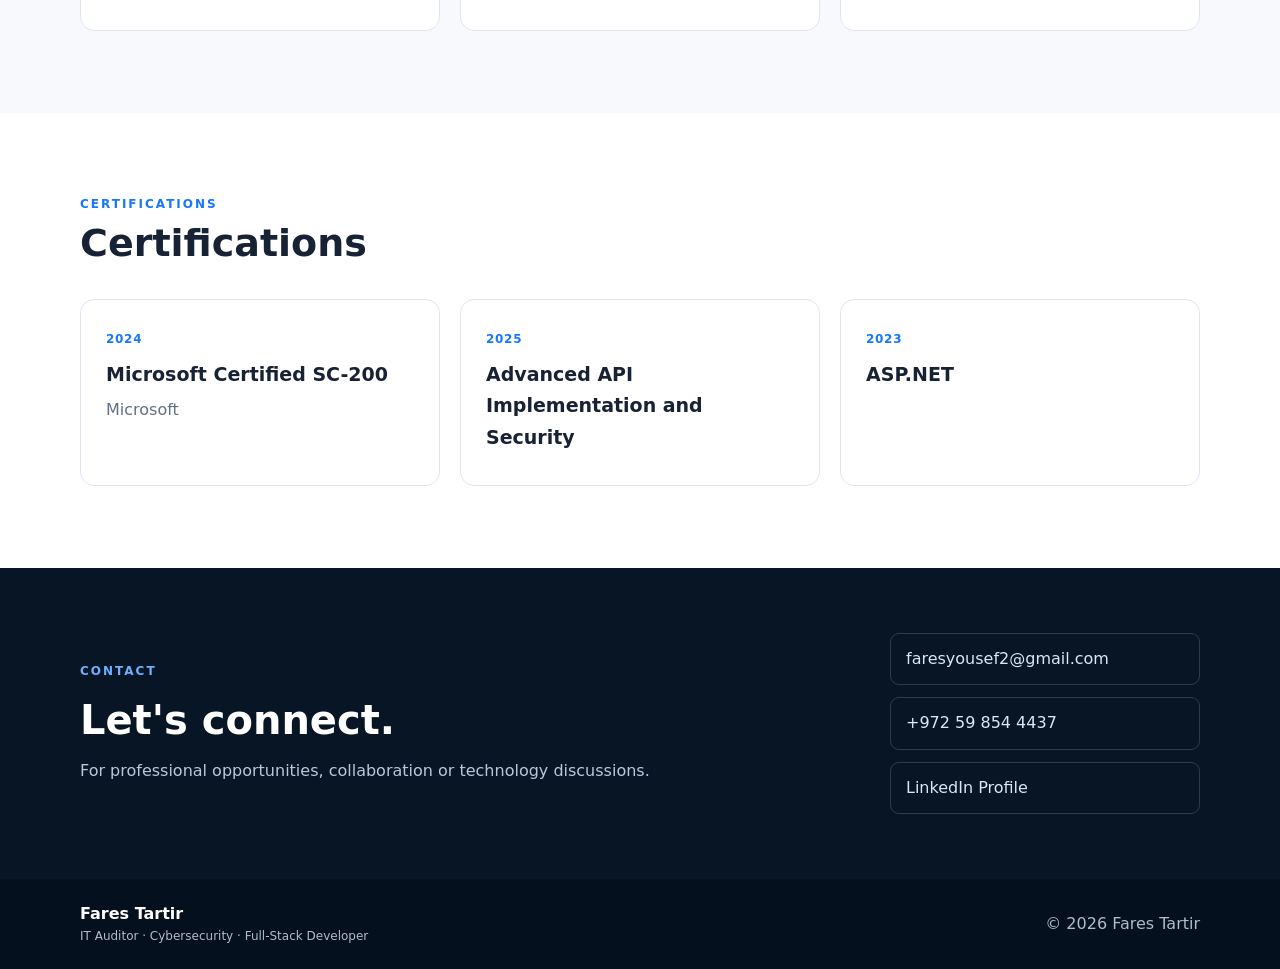
==== commit 0af9d340: "Add files via upload" ====
--- a/index.html
+++ b/index.html
@@ -14,7 +14,7 @@
   <meta property="og:title" content="Fares Tartir | IT Auditor | Cybersecurity | Full-Stack Developer">
   <meta property="og:description" content="IT Auditor, Cybersecurity Professional, and Full-Stack Developer.">
   <meta property="og:url" content="https://YOUR-DOMAIN.com/">
-  <meta property="og:image" content="https://YOUR-DOMAIN.com/assets/og-image.png">
+  <meta property="og:image" content="https://YOUR-DOMAIN.com/assets/fares-profile.jpg">
 
   <meta name="twitter:card" content="summary_large_image">
   <meta name="twitter:title" content="Fares Tartir | IT Auditor | Cybersecurity | Full-Stack Developer">
@@ -32,20 +32,16 @@
     "sameAs": [
       "https://www.linkedin.com/in/fares-tartir?utm_source=share_via&utm_content=profile&utm_medium=member_ios"
     ],
-   "knowsAbout": [
-  "IT Audit",
-  "Cybersecurity",
-  "Security Operations Center",
-  "Full-Stack Development",
-  "Web Development",
-  "Restaurant Management Systems",
-  "PHP",
-  "MariaDB",
-  "JavaScript",
-  "Angular",
-  "Spring Boot",
-  "Artificial Intelligence in Business"
-]
+    "knowsAbout": [
+      "IT Audit",
+      "Cybersecurity",
+      "Security Operations Center",
+      "Full-Stack Development",
+      "Web Development",
+      "Vulnerability Assessment",
+      "Incident Response",
+      "Artificial Intelligence in Business"
+    ]
   }
   </script>
 
@@ -59,8 +55,7 @@
     <nav>
       <a href="#about">About</a>
       <a href="#experience">Experience</a>
-      <a href="#projects">Projects</a>
-      <a href="#skills">Skills</a>
+      <a href="#projects">Projects</a><a href="#skills">Skills</a>
       <a href="#education">Education</a>
       <a href="#certifications">Certifications</a>
       <a href="#contact">Contact</a>
@@ -86,7 +81,7 @@
       </div>
     </div>
     <div class="hero-card">
-      <div class="avatar">FT</div>
+      <div class="avatar"><img src="assets/fares-profile.jpg" alt="Fares Tartir"></div>
       <h3>Professional Profile</h3>
       <p>IT Audit · SOC · Cybersecurity · Full-Stack Development · AI in Business</p>
       <div class="quick">
@@ -153,83 +148,7 @@
     </div>
   </div>
 </section>
-<section id="projects" class="section">
-  <div class="container">
-    <p class="section-label">FEATURED PROJECT</p>
-    <h2>Selected Work</h2>
-
-    <div class="project-card">
-      <div class="project-content">
-
-        <div class="project-top">
-          <span class="project-badge">LIVE PROJECT</span>
-          <span class="project-year">Full-Stack Development</span>
-        </div>
-
-        <h3>Grab &amp; Go — Restaurant Management &amp; Ordering System</h3>
-
-        <p>
-          A web-based restaurant management and ordering system developed
-          as a practical full-stack project, providing digital restaurant
-          services and administrative functionality.
-        </p>
-
-        <div class="project-features">
-          <span>Digital Menu</span>
-          <span>Table / QR Ordering</span>
-          <span>Order Management</span>
-          <span>Admin Dashboard</span>
-          <span>Menu Management</span>
-          <span>Reports</span>
-          <span>Responsive Interface</span>
-        </div>
-
-        <div class="project-tech">
-          <strong>Technologies:</strong>
-          PHP · MariaDB / MySQL · HTML · CSS · JavaScript · Bootstrap
-        </div>
-
-        <a
-          class="btn project-btn"
-          href="https://grabandgo.rf.gd/"
-          target="_blank"
-          rel="noopener noreferrer"
-        >
-          View Live Project →
-        </a>
-
-      </div>
-
-      <div class="project-preview">
-        <div class="browser-bar">
-          <i></i>
-          <i></i>
-          <i></i>
-        </div>
-
-        <div class="preview-body">
-          <span class="preview-kicker">GRAB &amp; GO</span>
-
-          <strong>
-            Restaurant<br>
-            Ordering System
-          </strong>
-
-          <small>Live web application</small>
-
-          <a
-            href="https://grabandgo.rf.gd/"
-            target="_blank"
-            rel="noopener noreferrer"
-          >
-            Open Website ↗
-          </a>
-        </div>
-      </div>
-
-    </div>
-  </div>
-</section>
+
 <section id="skills" class="section">
   <div class="container">
     <p class="section-label">TECHNICAL SKILLS</p>
--- a/style.css
+++ b/style.css
@@ -21,6 +21,9 @@
 .hero h2 span{color:#68aaff;margin:0 5px}
 .hero-text{max-width:680px;color:#b8c7d8;font-size:18px;margin:20px 0 28px}
 .actions{display:flex;gap:12px;flex-wrap:wrap}
+
+.avatar{overflow:hidden}
+.avatar img{width:100%;height:100%;object-fit:cover;display:block}
 .hero-card{background:rgba(255,255,255,.07);border:1px solid rgba(255,255,255,.14);border-radius:22px;padding:30px;box-shadow:0 25px 70px rgba(0,0,0,.2)}
 .avatar{width:92px;height:92px;border-radius:50%;display:grid;place-items:center;background:linear-gradient(135deg,#2585ff,#70b7ff);font-size:29px;font-weight:900;margin-bottom:20px}
 .hero-card h3{font-size:21px}.hero-card>p{color:#b9c8d9;margin:5px 0 22px}.quick{display:grid;gap:12px}.quick div{border-top:1px solid rgba(255,255,255,.12);padding-top:10px}.quick strong,.quick span{display:block}.quick strong{font-size:11px;text-transform:uppercase;letter-spacing:1px;color:#82baff}.quick span{font-size:14px;color:#d9e3ed}
@@ -33,154 +36,3 @@
 footer{background:#04101d;color:#aebdca;padding:22px 0}.footer-inner{display:flex;justify-content:space-between;align-items:center}.footer-inner strong,.footer-inner small{display:block}.footer-inner strong{color:#fff}.footer-inner small{font-size:12px}
 @media(max-width:900px){nav{display:none}.hero-grid,.two-col{grid-template-columns:1fr;gap:35px}.cards{grid-template-columns:repeat(2,1fr)}.skill-groups,.education-grid,.cert-grid{grid-template-columns:1fr 1fr}.contact-box{display:grid}.hero{padding:65px 0}}
 @media(max-width:600px){.nav-inner{height:62px}.nav .btn{display:none}.cards,.skill-groups,.education-grid,.cert-grid{grid-template-columns:1fr}.section{padding:60px 0}.section h2,.contact h2{font-size:31px}.hero h1{font-size:52px}.hero-text{font-size:16px}.contact-links{min-width:0}.footer-inner{display:grid;gap:10px}}
-/* Featured Project */
-
-.project-card {
-  display: grid;
-  grid-template-columns: 1.35fr .65fr;
-  gap: 28px;
-  background: #fff;
-  border: 1px solid var(--line);
-  border-radius: 20px;
-  padding: 30px;
-  box-shadow: 0 14px 40px rgba(7,21,37,.06);
-}
-
-.project-content {
-  display: flex;
-  flex-direction: column;
-  align-items: flex-start;
-}
-
-.project-top {
-  width: 100%;
-  display: flex;
-  justify-content: space-between;
-  gap: 15px;
-  align-items: center;
-  margin-bottom: 12px;
-}
-
-.project-badge {
-  font-size: 10px;
-  font-weight: 900;
-  letter-spacing: 1.4px;
-  color: var(--blue);
-  background: #eaf3ff;
-  border-radius: 999px;
-  padding: 6px 9px;
-}
-
-.project-year {
-  font-size: 12px;
-  color: #7a899b;
-}
-
-.project-card h3 {
-  font-size: 25px;
-  line-height: 1.25;
-  margin: 4px 0 12px;
-}
-
-.project-card p {
-  color: var(--muted);
-  max-width: 690px;
-}
-
-.project-features {
-  display: flex;
-  flex-wrap: wrap;
-  gap: 8px;
-  margin: 17px 0;
-}
-
-.project-features span {
-  font-size: 11px;
-  background: #f4f7fa;
-  border: 1px solid #e3e9ef;
-  border-radius: 999px;
-  padding: 5px 9px;
-}
-
-.project-tech {
-  font-size: 13px;
-  color: #53657a;
-  margin-bottom: 21px;
-}
-
-.project-tech strong {
-  color: var(--text);
-}
-
-.project-preview {
-  min-height: 285px;
-  border-radius: 15px;
-  overflow: hidden;
-  background: linear-gradient(145deg,#071525,#173b60);
-  border: 1px solid #213b54;
-  box-shadow: 0 18px 45px rgba(7,21,37,.17);
-}
-
-.browser-bar {
-  height: 34px;
-  background: #eef3f7;
-  display: flex;
-  align-items: center;
-  gap: 6px;
-  padding: 0 12px;
-}
-
-.browser-bar i {
-  display: block;
-  width: 8px;
-  height: 8px;
-  border-radius: 50%;
-  background: #a9b7c5;
-}
-
-.preview-body {
-  height: calc(100% - 34px);
-  padding: 38px 27px;
-  display: flex;
-  flex-direction: column;
-  align-items: flex-start;
-  color: #fff;
-}
-
-.preview-kicker {
-  font-size: 10px;
-  letter-spacing: 2px;
-  color: #79b8ff;
-  font-weight: 800;
-  margin-bottom: 10px;
-}
-
-.preview-body strong {
-  font-size: 28px;
-  line-height: 1.08;
-}
-
-.preview-body small {
-  color: #b8c9d9;
-  margin-top: 12px;
-}
-
-.preview-body a {
-  margin-top: auto;
-  color: #fff;
-  font-size: 12px;
-  font-weight: 800;
-  border: 1px solid rgba(255,255,255,.3);
-  padding: 8px 11px;
-  border-radius: 8px;
-}
-
-@media (max-width: 900px) {
-  .project-card {
-    grid-template-columns: 1fr;
-  }
-
-  .project-preview {
-    min-height: 250px;
-  }
-}
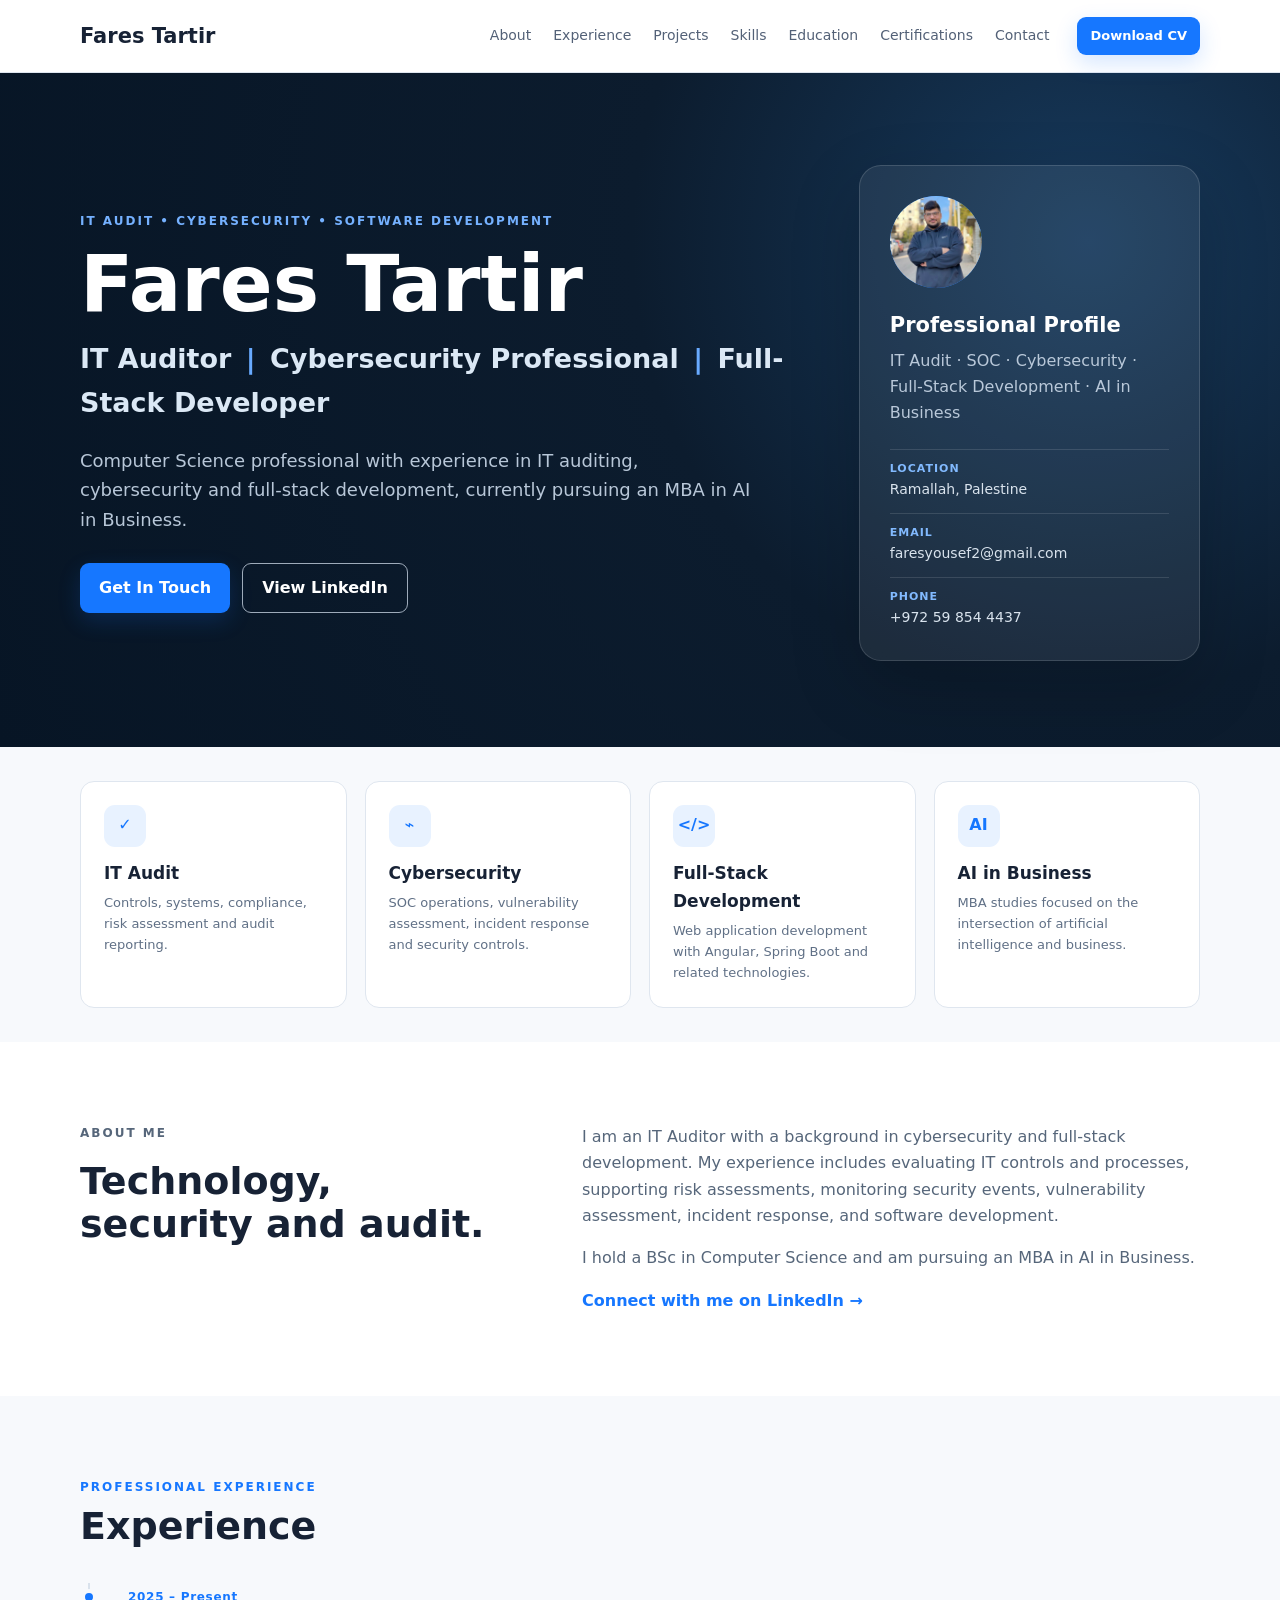
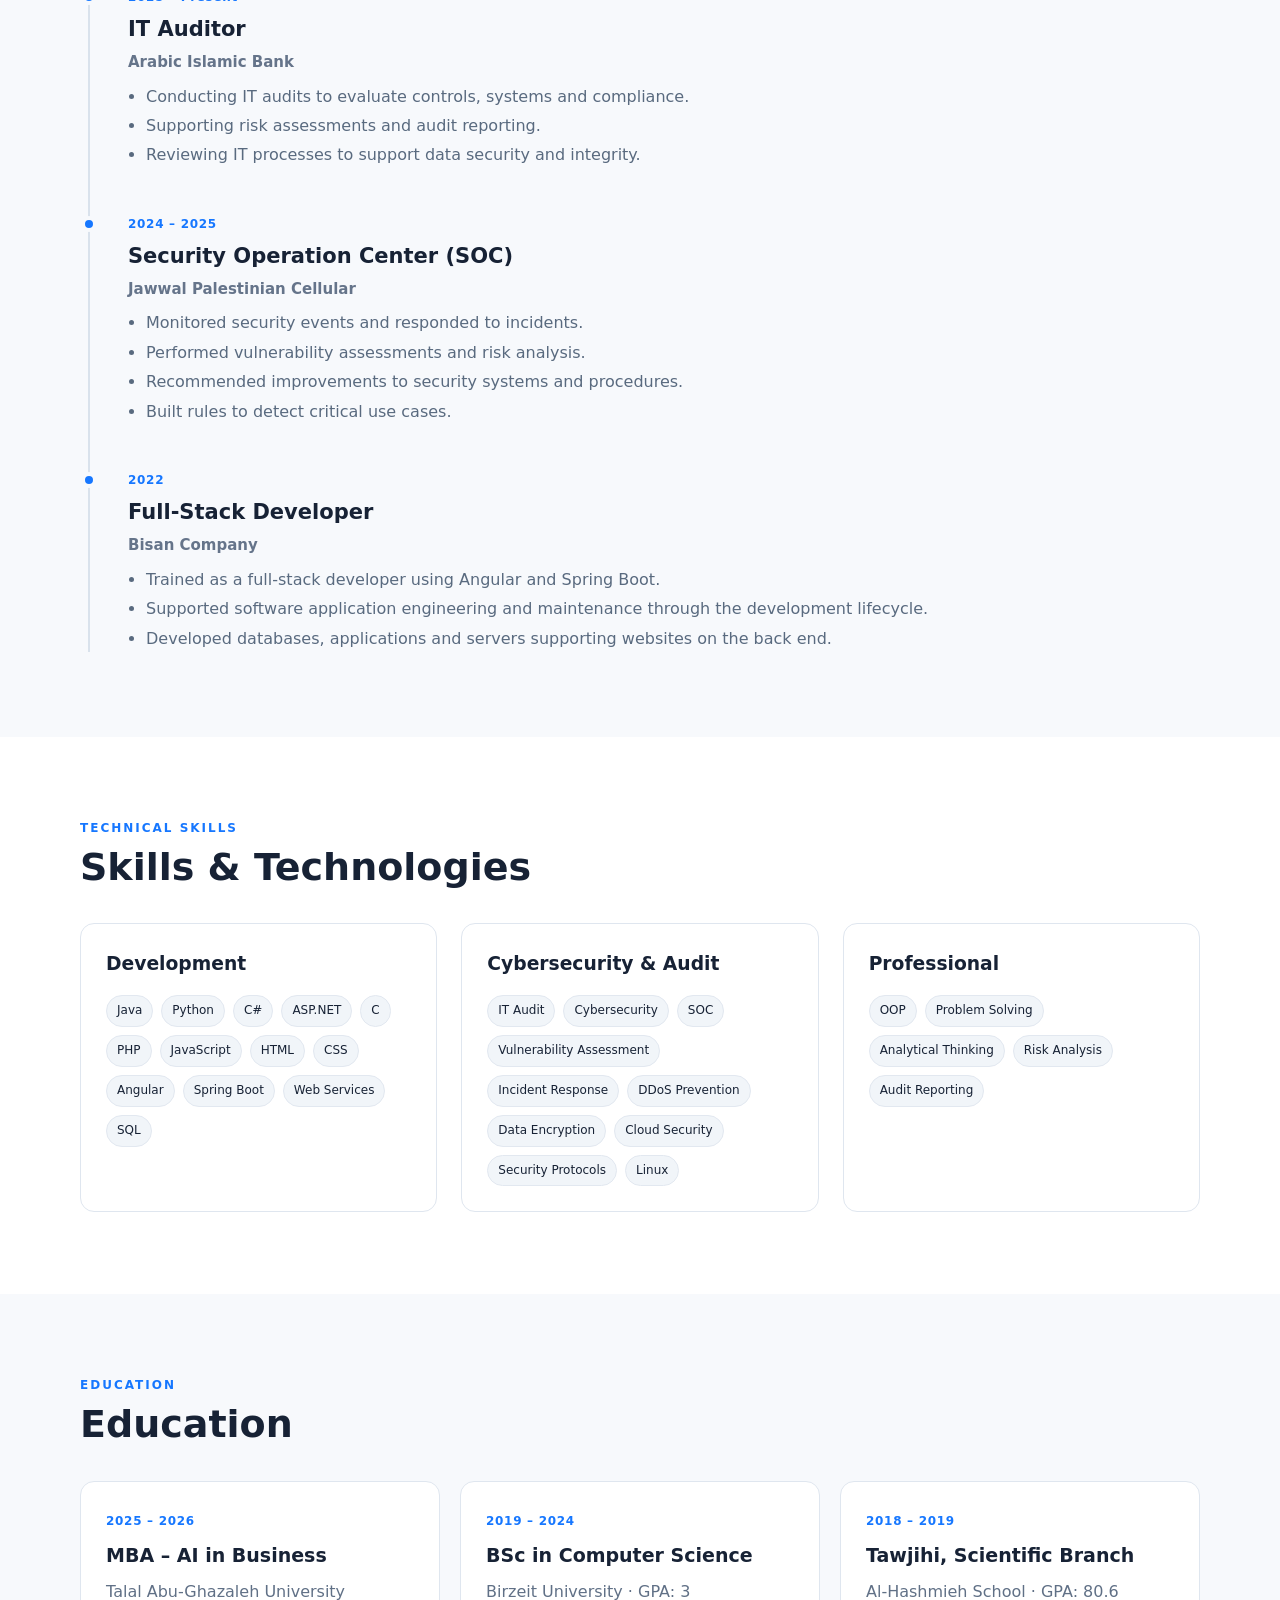
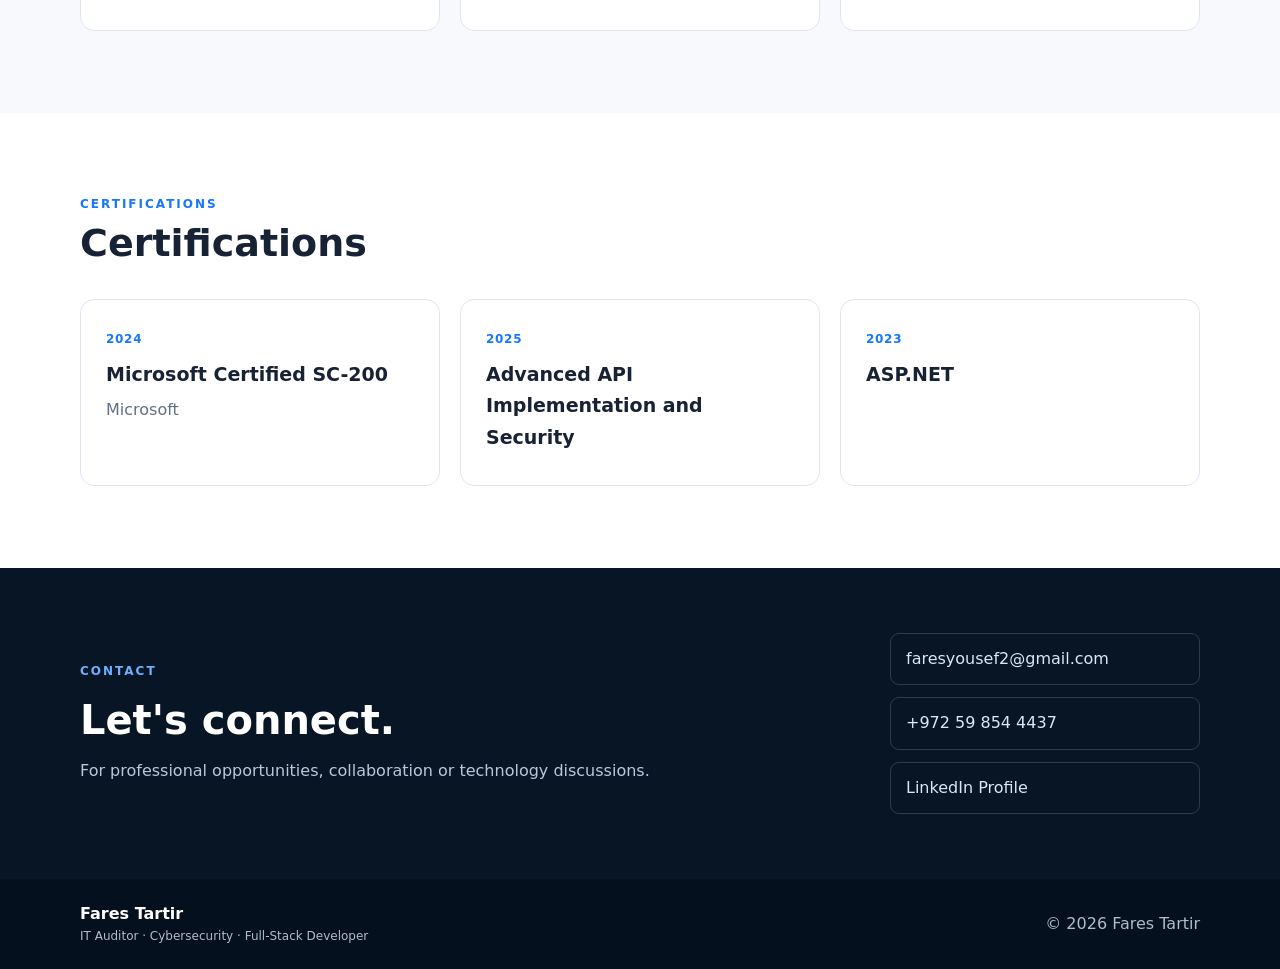
==== commit 0c4db2b0: "Update index.html" ====
--- a/index.html
+++ b/index.html
@@ -8,13 +8,13 @@
   <meta name="description" content="Fares Tartir — IT Auditor, Cybersecurity Professional, and Full-Stack Developer with a background in Computer Science and an MBA in AI in Business.">
   <meta name="keywords" content="Fares Tartir, Fares Yousef Tartir, IT Auditor, Cybersecurity, Full-Stack Developer, SOC, Computer Science, AI in Business">
   <meta name="author" content="Fares Tartir">
-  <link rel="canonical" href="https://YOUR-DOMAIN.com/">
+  <link rel="canonical" href="https://farestr.github.io/">
 
   <meta property="og:type" content="website">
   <meta property="og:title" content="Fares Tartir | IT Auditor | Cybersecurity | Full-Stack Developer">
   <meta property="og:description" content="IT Auditor, Cybersecurity Professional, and Full-Stack Developer.">
-  <meta property="og:url" content="https://YOUR-DOMAIN.com/">
-  <meta property="og:image" content="https://YOUR-DOMAIN.com/assets/fares-profile.jpg">
+  <meta property="og:url" content="https://farestr.github.io/">
+  <meta property="og:image" content="https://farestr.github.io/assets/fares-profile.jpg">
 
   <meta name="twitter:card" content="summary_large_image">
   <meta name="twitter:title" content="Fares Tartir | IT Auditor | Cybersecurity | Full-Stack Developer">
@@ -28,7 +28,7 @@
     "alternateName": "Fares Yousef Tartir",
     "jobTitle": "IT Auditor",
     "description": "IT Auditor, Cybersecurity Professional, and Full-Stack Developer.",
-    "url": "https://YOUR-DOMAIN.com/",
+    "url": "https://farestr.github.io/",
     "sameAs": [
       "https://www.linkedin.com/in/fares-tartir?utm_source=share_via&utm_content=profile&utm_medium=member_ios"
     ],
--- a/style.css
+++ b/style.css
@@ -22,8 +22,8 @@
 .hero-text{max-width:680px;color:#b8c7d8;font-size:18px;margin:20px 0 28px}
 .actions{display:flex;gap:12px;flex-wrap:wrap}
 
-.avatar{overflow:hidden}
-.avatar img{width:100%;height:100%;object-fit:cover;display:block}
+.hero-card .avatar{width:92px!important;height:92px!important;min-width:92px;min-height:92px;border-radius:50%;overflow:hidden;display:block;position:relative;background:#2585ff;margin-bottom:20px}
+.hero-card .avatar img{width:100%!important;height:100%!important;max-width:none;max-height:none;object-fit:cover;object-position:center top;display:block}
 .hero-card{background:rgba(255,255,255,.07);border:1px solid rgba(255,255,255,.14);border-radius:22px;padding:30px;box-shadow:0 25px 70px rgba(0,0,0,.2)}
 .avatar{width:92px;height:92px;border-radius:50%;display:grid;place-items:center;background:linear-gradient(135deg,#2585ff,#70b7ff);font-size:29px;font-weight:900;margin-bottom:20px}
 .hero-card h3{font-size:21px}.hero-card>p{color:#b9c8d9;margin:5px 0 22px}.quick{display:grid;gap:12px}.quick div{border-top:1px solid rgba(255,255,255,.12);padding-top:10px}.quick strong,.quick span{display:block}.quick strong{font-size:11px;text-transform:uppercase;letter-spacing:1px;color:#82baff}.quick span{font-size:14px;color:#d9e3ed}
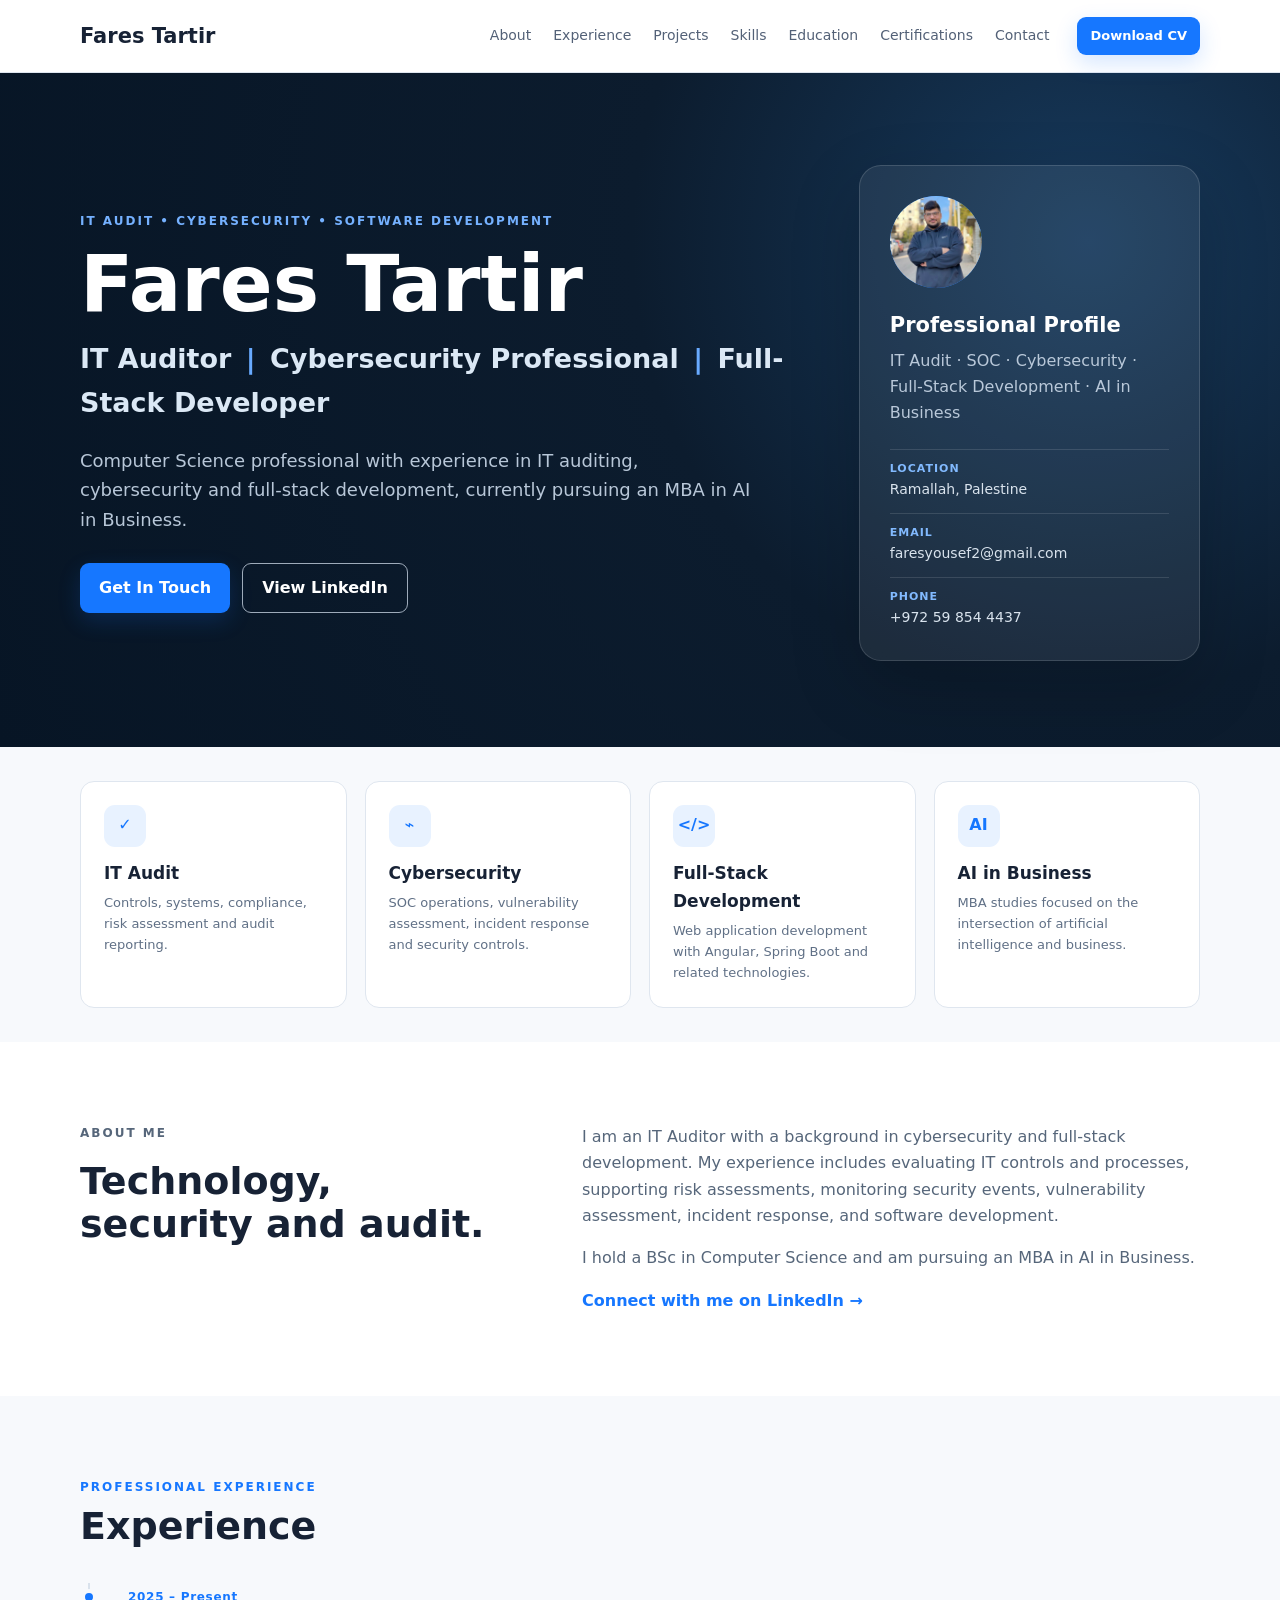
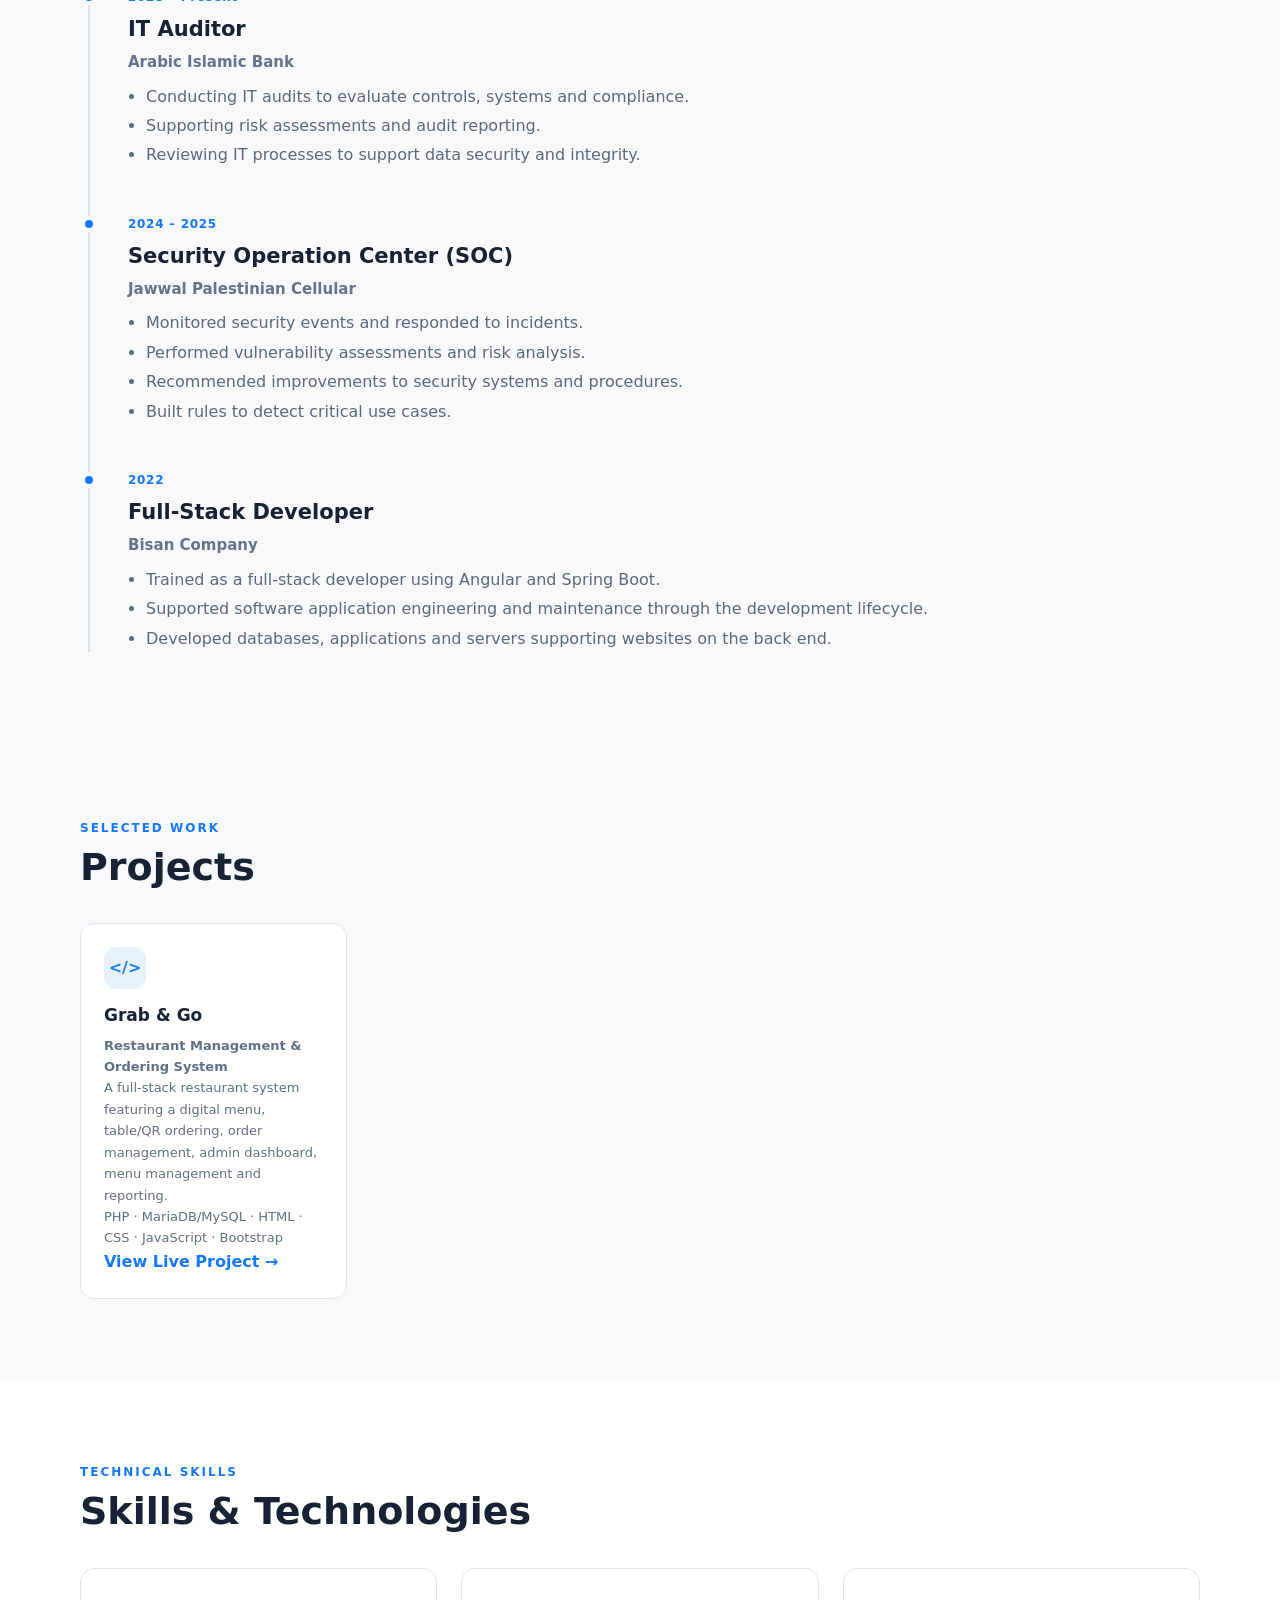
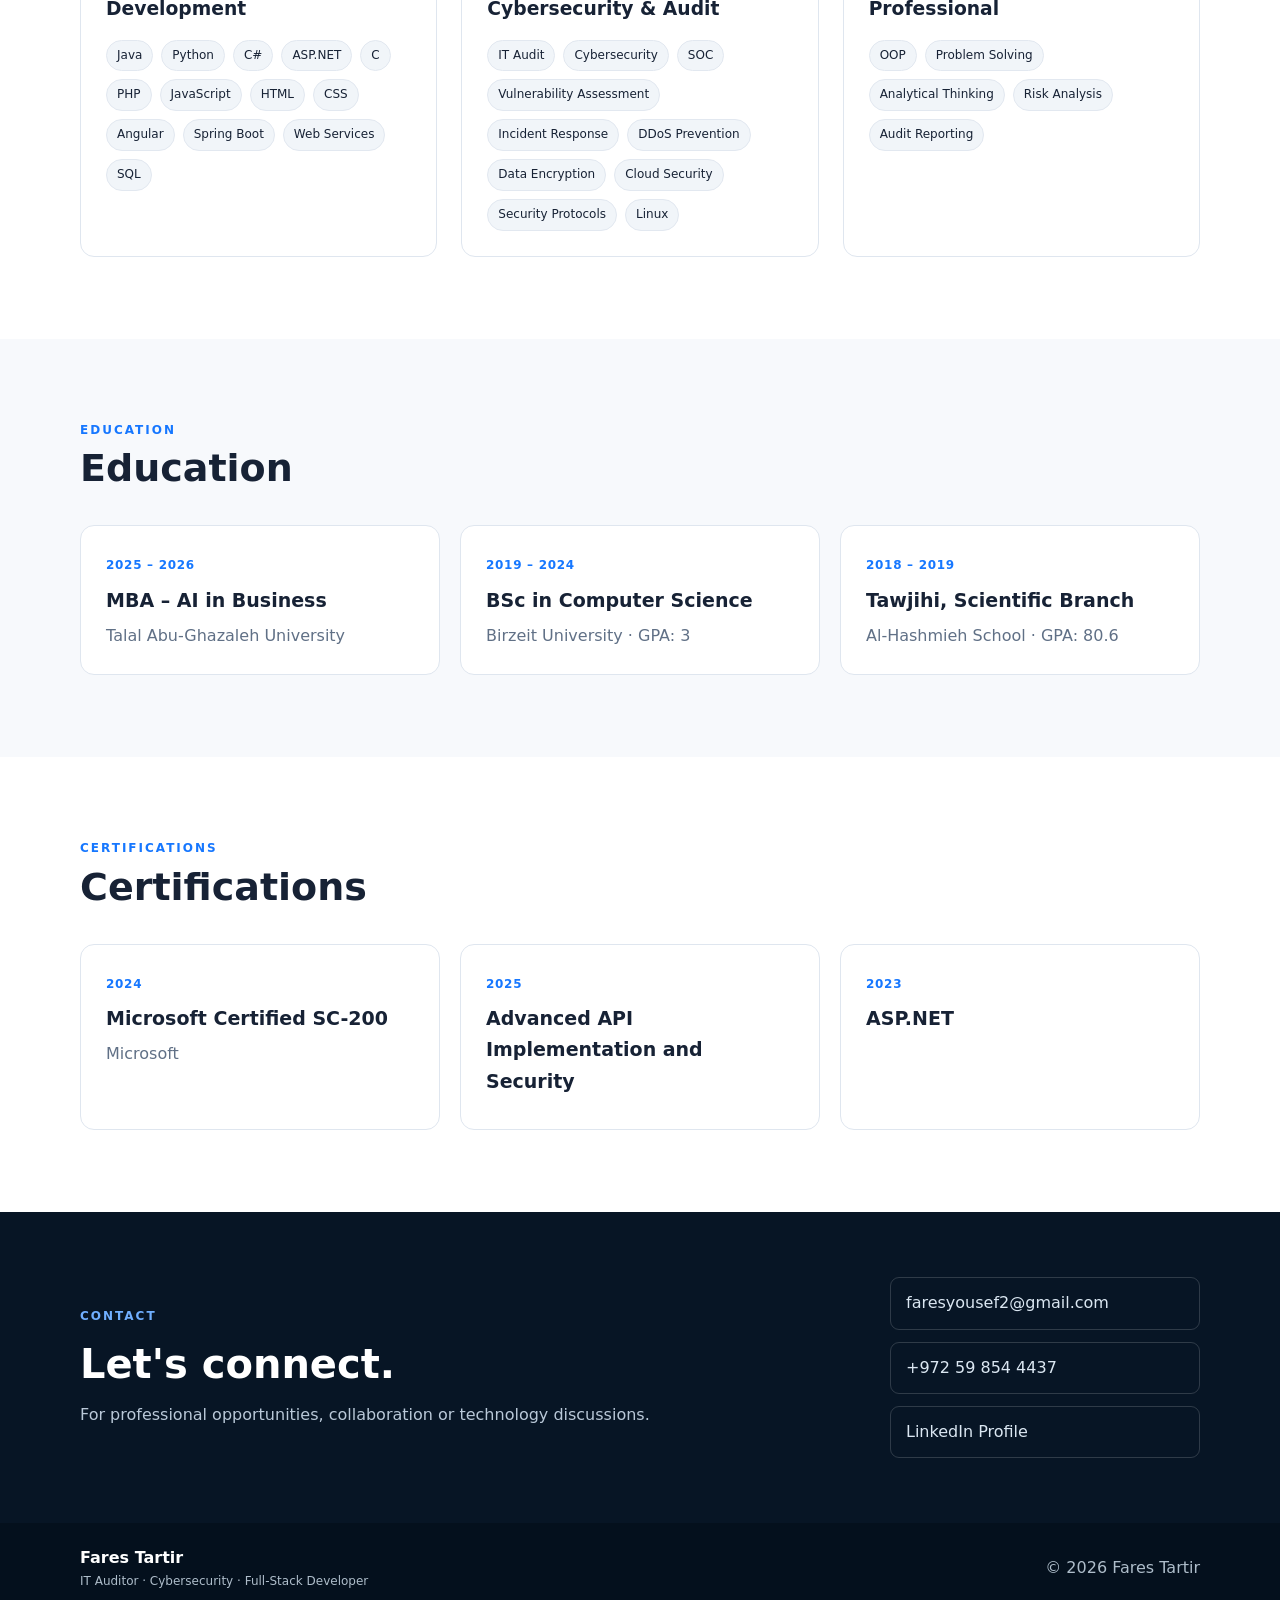
==== commit 5473e91f: "Add files via upload" ====
--- a/index.html
+++ b/index.html
@@ -149,6 +149,34 @@
   </div>
 </section>
 
+
+<section id="projects" class="section alt">
+  <div class="container">
+    <p class="section-label">SELECTED WORK</p>
+    <h2>Projects</h2>
+
+    <div class="cards">
+      <article>
+        <div class="icon">&lt;/&gt;</div>
+        <h3>Grab &amp; Go</h3>
+        <p><strong>Restaurant Management &amp; Ordering System</strong></p>
+        <p>
+          A full-stack restaurant system featuring a digital menu,
+          table/QR ordering, order management, admin dashboard,
+          menu management and reporting.
+        </p>
+        <p class="project-tech">
+          PHP · MariaDB/MySQL · HTML · CSS · JavaScript · Bootstrap
+        </p>
+        <a class="text-link" target="_blank" rel="noopener"
+           href="https://grabandgo.rf.gd/">
+          View Live Project →
+        </a>
+      </article>
+    </div>
+  </div>
+</section>
+
 <section id="skills" class="section">
   <div class="container">
     <p class="section-label">TECHNICAL SKILLS</p>
